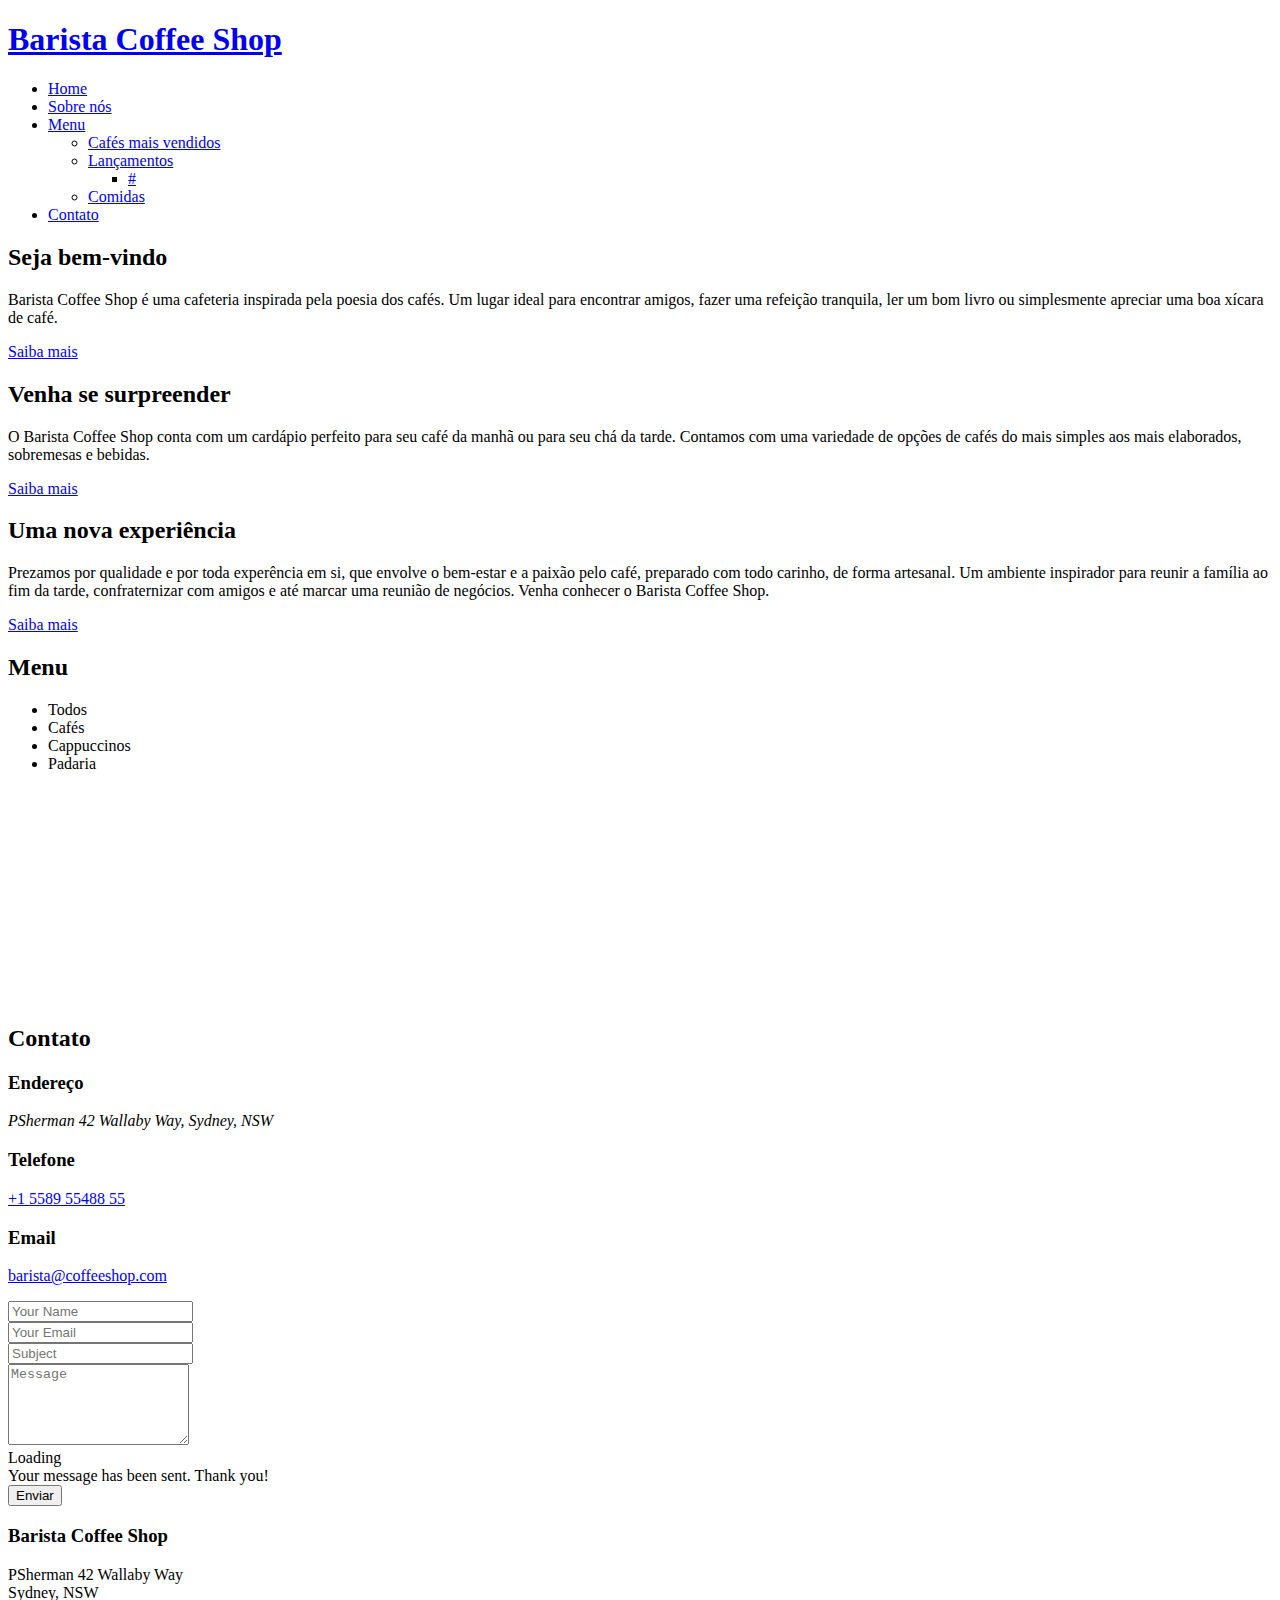
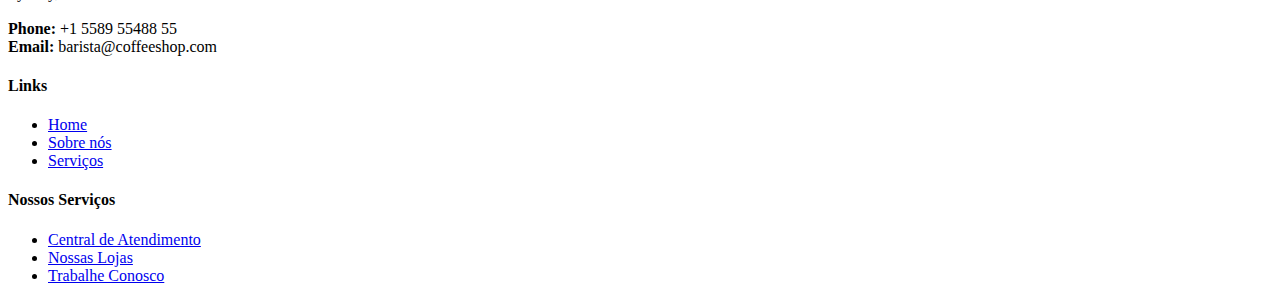
==== index.html @ 4ab95dc5 "Primeiro commit" ====
<!DOCTYPE html>
<html lang="pt-br">

<head>
  <meta charset="utf-8">
  <meta content="width=device-width, initial-scale=1.0" name="viewport">

  <title>Barista Coffee Shop - Index</title>
  <meta content="" name="description">
  <meta content="" name="keywords">

    <!-- Google Fonts -->
  <link href="https://fonts.googleapis.com/css?family=Open+Sans:300,300i,400,400i,600,600i,700,700i|Roboto:300,300i,400,400i,500,500i,600,600i,700,700i|Poppins:300,300i,400,400i,500,500i,600,600i,700,700i" rel="stylesheet">

  <!-- Vendor CSS Files -->
  <link href="assets/vendor/animate.css/animate.min.css" rel="stylesheet">
  <link href="assets/vendor/bootstrap/css/bootstrap.min.css" rel="stylesheet">
  <link href="assets/vendor/bootstrap-icons/bootstrap-icons.css" rel="stylesheet">
  <link href="assets/vendor/boxicons/css/boxicons.min.css" rel="stylesheet">
  <link href="assets/vendor/glightbox/css/glightbox.min.css" rel="stylesheet">
  <link href="assets/vendor/swiper/swiper-bundle.min.css" rel="stylesheet">

  <!-- Template Main CSS File -->
  <link href="assets/css/style.css" rel="stylesheet">

</head>

<body>

  <!-- ======= Header ======= -->
  <header id="header" class="fixed-top d-flex align-items-center">
    <div class="container d-flex align-items-center justify-content-between">

      <h1 class="logo"><img src="assets/imagens/coffeelogo.png" alt=""><a href="index.html">Barista Coffee Shop</a></h1>
      

      <nav id="navbar" class="navbar">
        <ul>
          <li><a class="nav-link scrollto active" href="index.html">Home</a></li>
          <li><a class="nav-link scrollto" href="#about">Sobre nós</a></li>
          <li class="dropdown"><a href="#"><span>Menu</span> <i class="bi bi-chevron-down"></i></a>
            <ul>
              <li><a href="receitas.html">Cafés mais vendidos</a></li>
              <li class="dropdown"><a href="#"><span>Lançamentos</span> <i class="bi bi-chevron-right"></i></a>
                <ul>
                  <li><a href="#">#</a></li>

                </ul>
              </li>
              <li><a href="comidas.html">Comidas</a></li>
            </ul>
          </li>
          <li><a class="nav-link scrollto" href="#contact">Contato</a></li>
        </ul>
        <i class="bi bi-list mobile-nav-toggle"></i>
      </nav><!-- .navbar -->

    </div>
  </header><!-- End Header -->

  <!-- ======= Hero Section ======= -->
  <section id="hero">
    <div class="hero-container">
      <div id="heroCarousel" data-bs-interval="5000" class="carousel slide carousel-fade" data-bs-ride="carousel">

        <ol class="carousel-indicators" id="hero-carousel-indicators"></ol>

        <div class="carousel-inner" role="listbox">

          <!-- Slide 1 -->
          <div class="carousel-item active" style="background-image: url(assets/imagens/coffee\ shop.jpg);">
            <div class="carousel-container">
              <div class="carousel-content">
                <h2 class="animate__animated animate__fadeInDown">Seja bem-vindo</h2>
                <p class="animate__animated animate__fadeInUp">Barista Coffee Shop é uma cafeteria inspirada pela poesia dos cafés. Um lugar ideal para encontrar amigos, fazer  uma refeição tranquila, ler um bom livro ou simplesmente apreciar uma boa xícara de café.</p>
                <div>
                  <a href="#about" class="btn-get-started animate__animated animate__fadeInUp scrollto">Saiba mais</a>
                </div>
              </div>
            </div>
          </div>

          <!-- Slide 2 -->
          <div class="carousel-item" style="background-image: url(assets/imagens/coffee\ shop2.jpg);">
            <div class="carousel-container">
              <div class="carousel-content">
                <h2 class="animate__animated animate__fadeInDown">Venha se surpreender</h2>
                <p class="animate__animated animate__fadeInUp">O Barista Coffee Shop conta com um cardápio perfeito para seu café da manhã ou para seu chá da tarde. Contamos com uma variedade de opções de cafés do mais simples aos mais elaborados, sobremesas e bebidas.</p>
                <div>
                  <a href="#about" class="btn-get-started animate__animated animate__fadeInUp scrollto">Saiba mais</a>
                </div>
              </div>
            </div>
          </div>

          <!-- Slide 3 -->
          <div class="carousel-item" style="background-image: url(assets/imagens/coffee\ shop3.jpg);">
            <div class="carousel-container">
              <div class="carousel-content">
                <h2 class="animate__animated animate__fadeInDown">Uma nova experiência</h2>
                <p class="animate__animated animate__fadeInUp">Prezamos por qualidade e por toda experência em si, que envolve o bem-estar e a paixão pelo café, preparado com todo carinho, de forma artesanal. Um ambiente inspirador para reunir a família ao fim da tarde, confraternizar com amigos e até marcar uma reunião de negócios. Venha conhecer o Barista Coffee Shop.</p>
                <div>
                  <a href="#about" class="btn-get-started animate__animated animate__fadeInUp scrollto">Saiba mais</a>
                </div>
              </div>
            </div>
          </div>

        </div>

        <a class="carousel-control-prev" href="#heroCarousel" role="button" data-bs-slide="prev">
          <span class="carousel-control-prev-icon bi bi-chevron-left" aria-hidden="true"></span>
        </a>

        <a class="carousel-control-next" href="#heroCarousel" role="button" data-bs-slide="next">
          <span class="carousel-control-next-icon bi bi-chevron-right" aria-hidden="true"></span>
        </a>

      </div>
    </div>
  </section><!-- End Hero -->

  <main id="main">


      <!-- ======= Portfolio Section ======= -->
    <section id="portfolio" class="portfolio">
      <div class="container">

        <div class="section-title">
          <h2>Menu</h2> 
        </div>

        <div class="row">
          <div class="col-lg-12 d-flex justify-content-center">
            <ul id="portfolio-flters">
              <li data-filter="*" class="filter-active">Todos</li>
              <li data-filter=".filter-app">Cafés</li>
              <li data-filter=".filter-card">Cappuccinos</li>
              <li data-filter=".filter-web">Padaria</li>
            </ul>
          </div>
        </div>

        <div class="row portfolio-container">

          <div class="col-lg-4 col-md-6 portfolio-item filter-app">
            <div class="portfolio-wrap">
            <img src="assets/imagens/coffee1.jpg" class="img-fluid" alt="">
              <div class="portfolio-info">
                <h4></h4>
                <p></p>
              </div>
            </div>
          </div>

          <div class="col-lg-4 col-md-6 portfolio-item filter-web">
            <div class="portfolio-wrap">
              <img src="assets/imagens/food2.jpg" class="img-fluid" alt="">
              <div class="portfolio-info">
              <h4></h4>
                <p></p>
                
              </div>
            </div>
          </div>

          <div class="col-lg-4 col-md-6 portfolio-item filter-app">
            <div class="portfolio-wrap">
              <img src="assets/imagens/coffee2.jpg" class="img-fluid" alt="">
              <div class="portfolio-info">
                <h4></h4>
                <p></p>
                
              </div>
            </div>
          </div>

          <div class="col-lg-4 col-md-6 portfolio-item filter-card">
            <div class="portfolio-wrap">
              <img src="assets/imagens/capuccino1.jpg" class="img-fluid" alt="">
              <div class="portfolio-info">
                <h4></h4>
                <p></p>
               
              </div>
            </div>
          </div>


          <div class="col-lg-4 col-md-6 portfolio-item filter-card">
            <div class="portfolio-wrap">
              <img src="assets/imagens/cappucino2.jpg" class="img-fluid" alt="">
              <div class="portfolio-info">
                <h4></h4>
                <p></p>
               
              </div>
            </div>
          </div>

          <div class="col-lg-4 col-md-6 portfolio-item filter-web">
            <div class="portfolio-wrap">
              <img src="assets/imagens/food5.jpg" class="img-fluid" alt="">
              <div class="portfolio-info">
                <h4></h4>
                <p></p>
              </div>
            </div>
          </div>

        </div>

      </div>
    </section><!-- End Portfolio Section -->

    <!-- ======= Contact Section ======= -->
    <section id="contact" class="contact">
      <div class="container">

        <div class="section-title">
          <h2>Contato</h2>         
        </div>

        <div class="row contact-info">

          <div class="col-md-4">
            <div class="contact-address">
              <i class="bi bi-geo-alt"></i>
              <h3>Endereço</h3>
              <address>PSherman 42 Wallaby Way, Sydney, NSW</address>
            </div>
          </div>

          <div class="col-md-4">
            <div class="contact-phone">
              <i class="bi bi-phone"></i>
              <h3>Telefone</h3>
              <p><a href="tel:+155895548855">+1 5589 55488 55</a></p>
            </div>
          </div>

          <div class="col-md-4">
            <div class="contact-email">
              <i class="bi bi-envelope"></i>
              <h3>Email</h3>
              <p><a href="mailto:info@example.com">barista@coffeeshop.com</a></p>
            </div>
          </div>

        </div>

        <div class="form">
          <form action="forms/contact.php" method="post" role="form" class="php-email-form">
            <div class="row">
              <div class="col-md-6 form-group">
                <input type="text" name="name" class="form-control" id="name" placeholder="Your Name" data-rule="minlen:4" data-msg="Please enter at least 4 chars">
              </div>
              <div class="col-md-6 form-group mt-3 mt-md-0">
                <input type="email" class="form-control" name="email" id="email" placeholder="Your Email" data-rule="email" data-msg="Please enter a valid email">
              </div>
            </div>
            <div class="form-group mt-3">
              <input type="text" class="form-control" name="subject" id="subject" placeholder="Subject" required>
            </div>
            <div class="form-group mt-3">
              <textarea class="form-control" name="message" rows="5" placeholder="Message" required></textarea>
            </div>
            <div class="my-3">
              <div class="loading">Loading</div>
              <div class="error-message"></div>
              <div class="sent-message">Your message has been sent. Thank you!</div>
            </div>
            <div class="text-center"><button type="submit">Enviar</button></div>
          </form>
        </div>

      </div>
    </section><!-- End Contact Section -->

  </main><!-- End #main -->

  <!-- ======= Footer ======= -->
  <footer id="footer">
    <div class="footer-top">
      <div class="container">
        <div class="row">

          <div class="col-lg-3 col-md-6">
            <div class="footer-info">
              <h3>Barista Coffee Shop</h3>
              <p>
                PSherman 42 Wallaby Way<br>
                Sydney, NSW<br><br>
                <strong>Phone:</strong> +1 5589 55488 55<br>
                <strong>Email:</strong> barista@coffeeshop.com<br>
              </p>
              <div class="social-links mt-3">
                <a href="#" class="twitter"><i class="bx bxl-twitter"></i></a>
                <a href="#" class="facebook"><i class="bx bxl-facebook"></i></a>
                <a href="#" class="instagram"><i class="bx bxl-instagram"></i></a>
                <a href="#" class="google-plus"><i class="bx bxl-skype"></i></a>
                <a href="#" class="linkedin"><i class="bx bxl-linkedin"></i></a>
              </div>
            </div>
          </div>

          <div class="col-lg-2 col-md-6 footer-links">
            <h4>Links</h4>
            <ul>
              <li><i class="bx bx-chevron-right"></i> <a href="#">Home</a></li>
              <li><i class="bx bx-chevron-right"></i> <a href="#">Sobre nós</a></li>
              <li><i class="bx bx-chevron-right"></i> <a href="#">Serviços</a></li>
            </ul>
          </div>

          <div class="col-lg-3 col-md-6 footer-links">
            <h4>Nossos Serviços</h4>
            <ul>
              <li><i class="bx bx-chevron-right"></i> <a href="#">Central de Atendimento</a></li>
              <li><i class="bx bx-chevron-right"></i> <a href="#">Nossas Lojas</a></li>
              <li><i class="bx bx-chevron-right"></i> <a href="#">Trabalhe Conosco</a></li>
            </ul>
          </div>



          </div>

        </div>
      </div>
    </div>

  </footer><!-- End Footer -->

  <a href="#" class="back-to-top d-flex align-items-center justify-content-center"><i class="bi bi-arrow-up-short"></i></a>

  <!-- Vendor JS Files -->
  <script src="assets/vendor/purecounter/purecounter.js"></script>
  <script src="assets/vendor/bootstrap/js/bootstrap.bundle.min.js"></script>
  <script src="assets/vendor/glightbox/js/glightbox.min.js"></script>
  <script src="assets/vendor/isotope-layout/isotope.pkgd.min.js"></script>
  <script src="assets/vendor/swiper/swiper-bundle.min.js"></script>
  <script src="assets/vendor/php-email-form/validate.js"></script>

  <!-- Template Main JS File -->
  <script src="assets/js/main.js"></script>

</body>

</html>
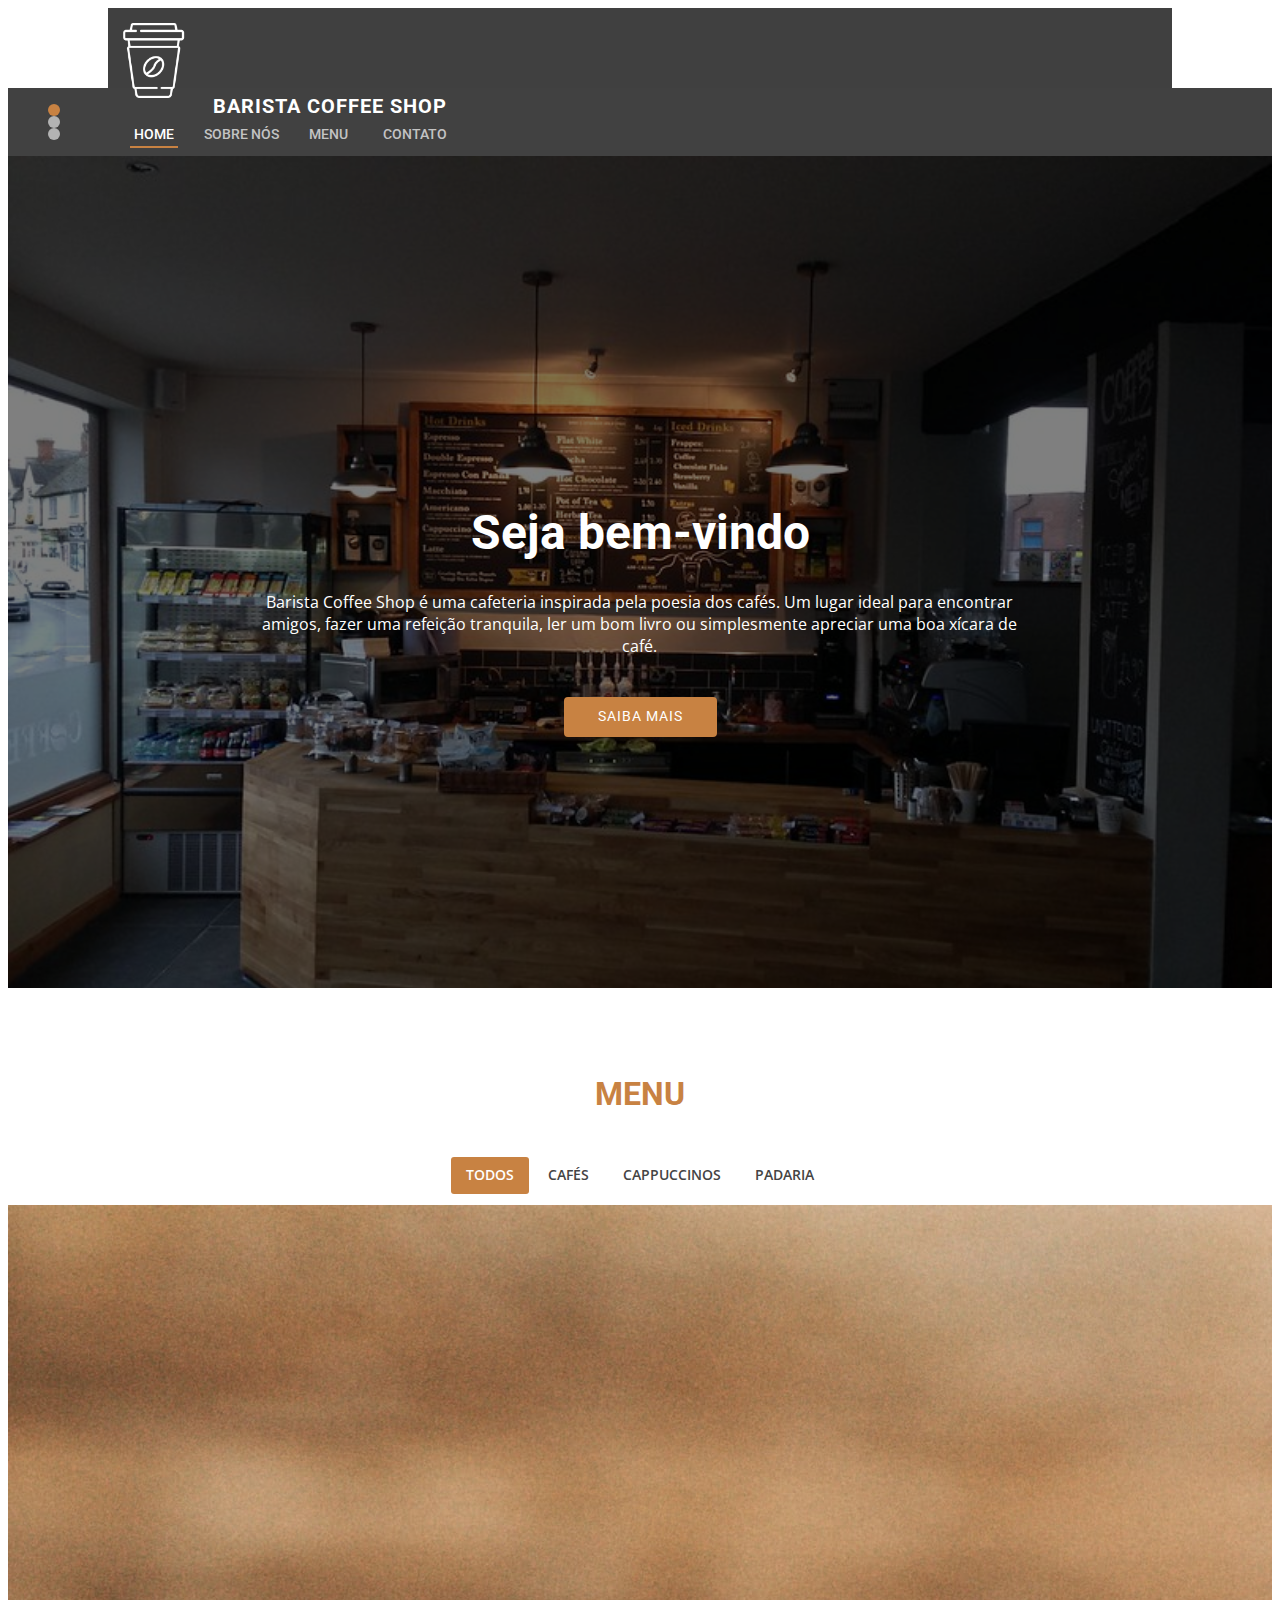
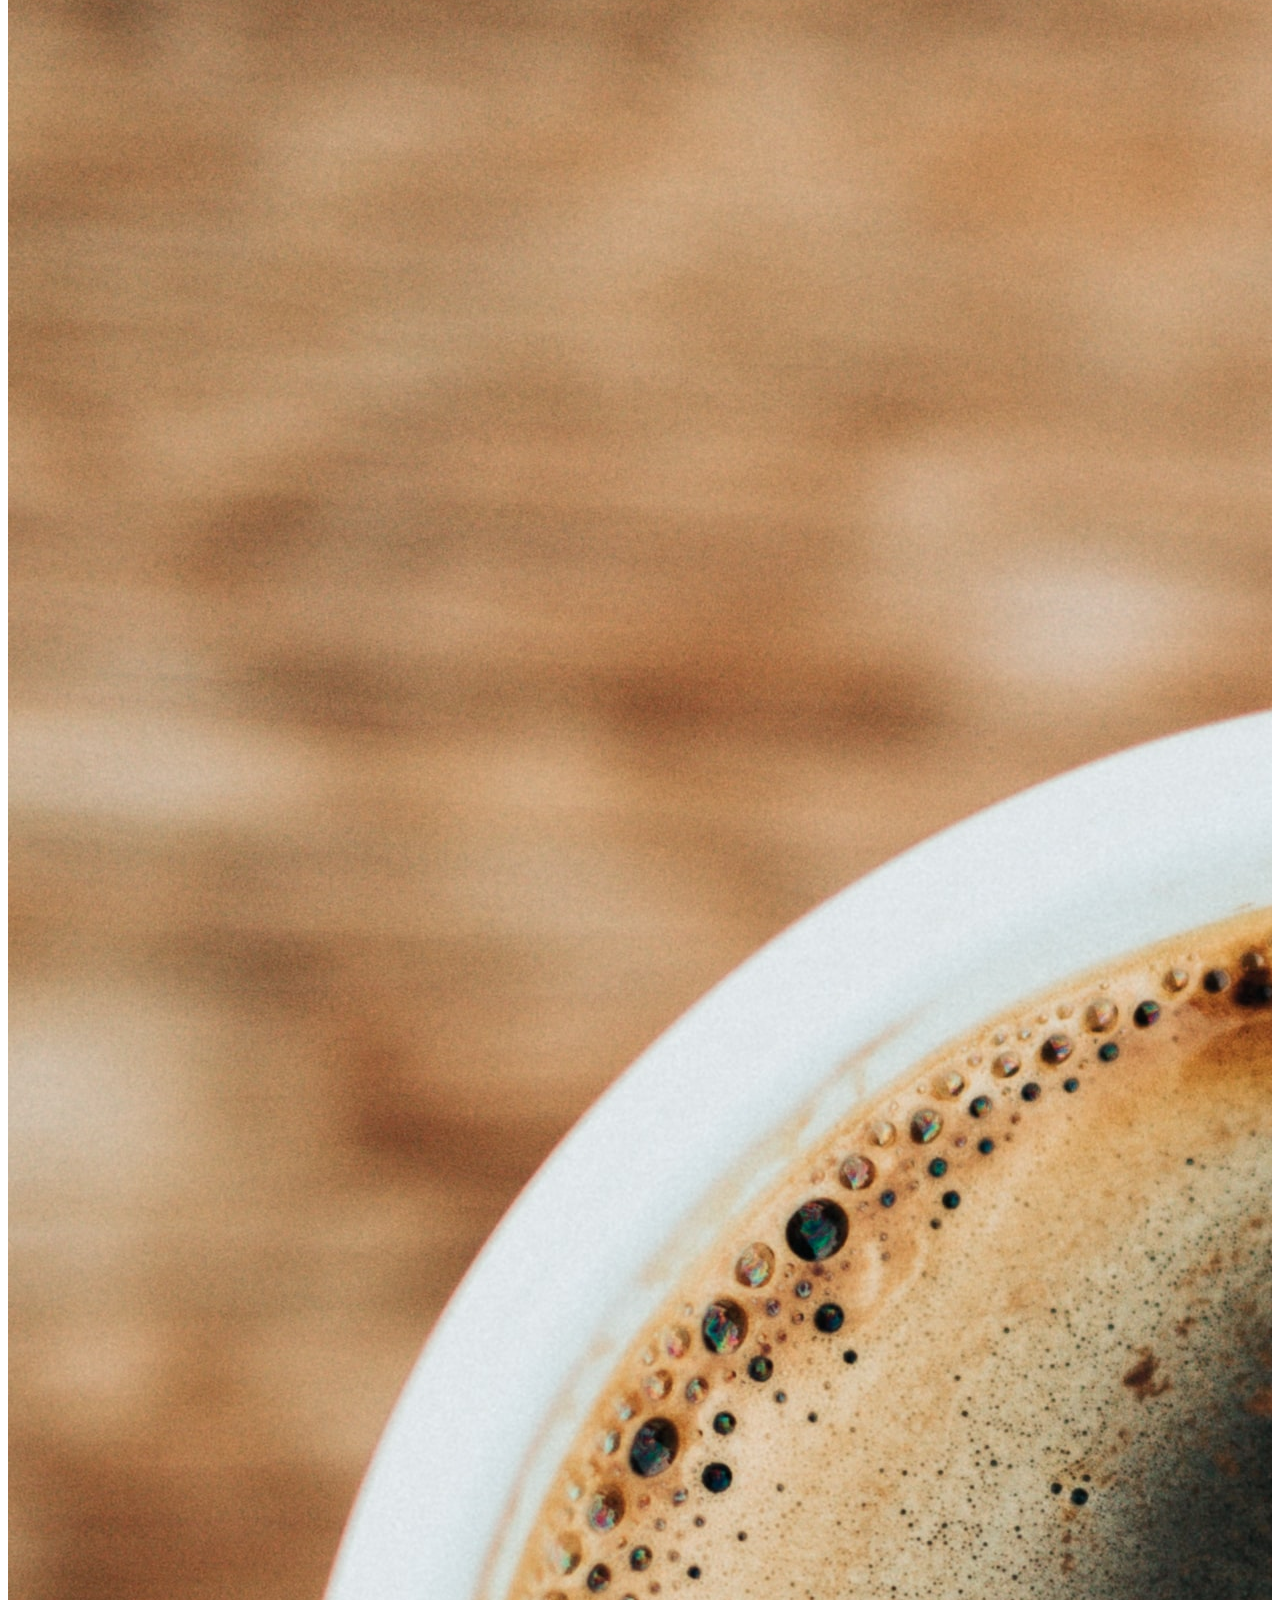
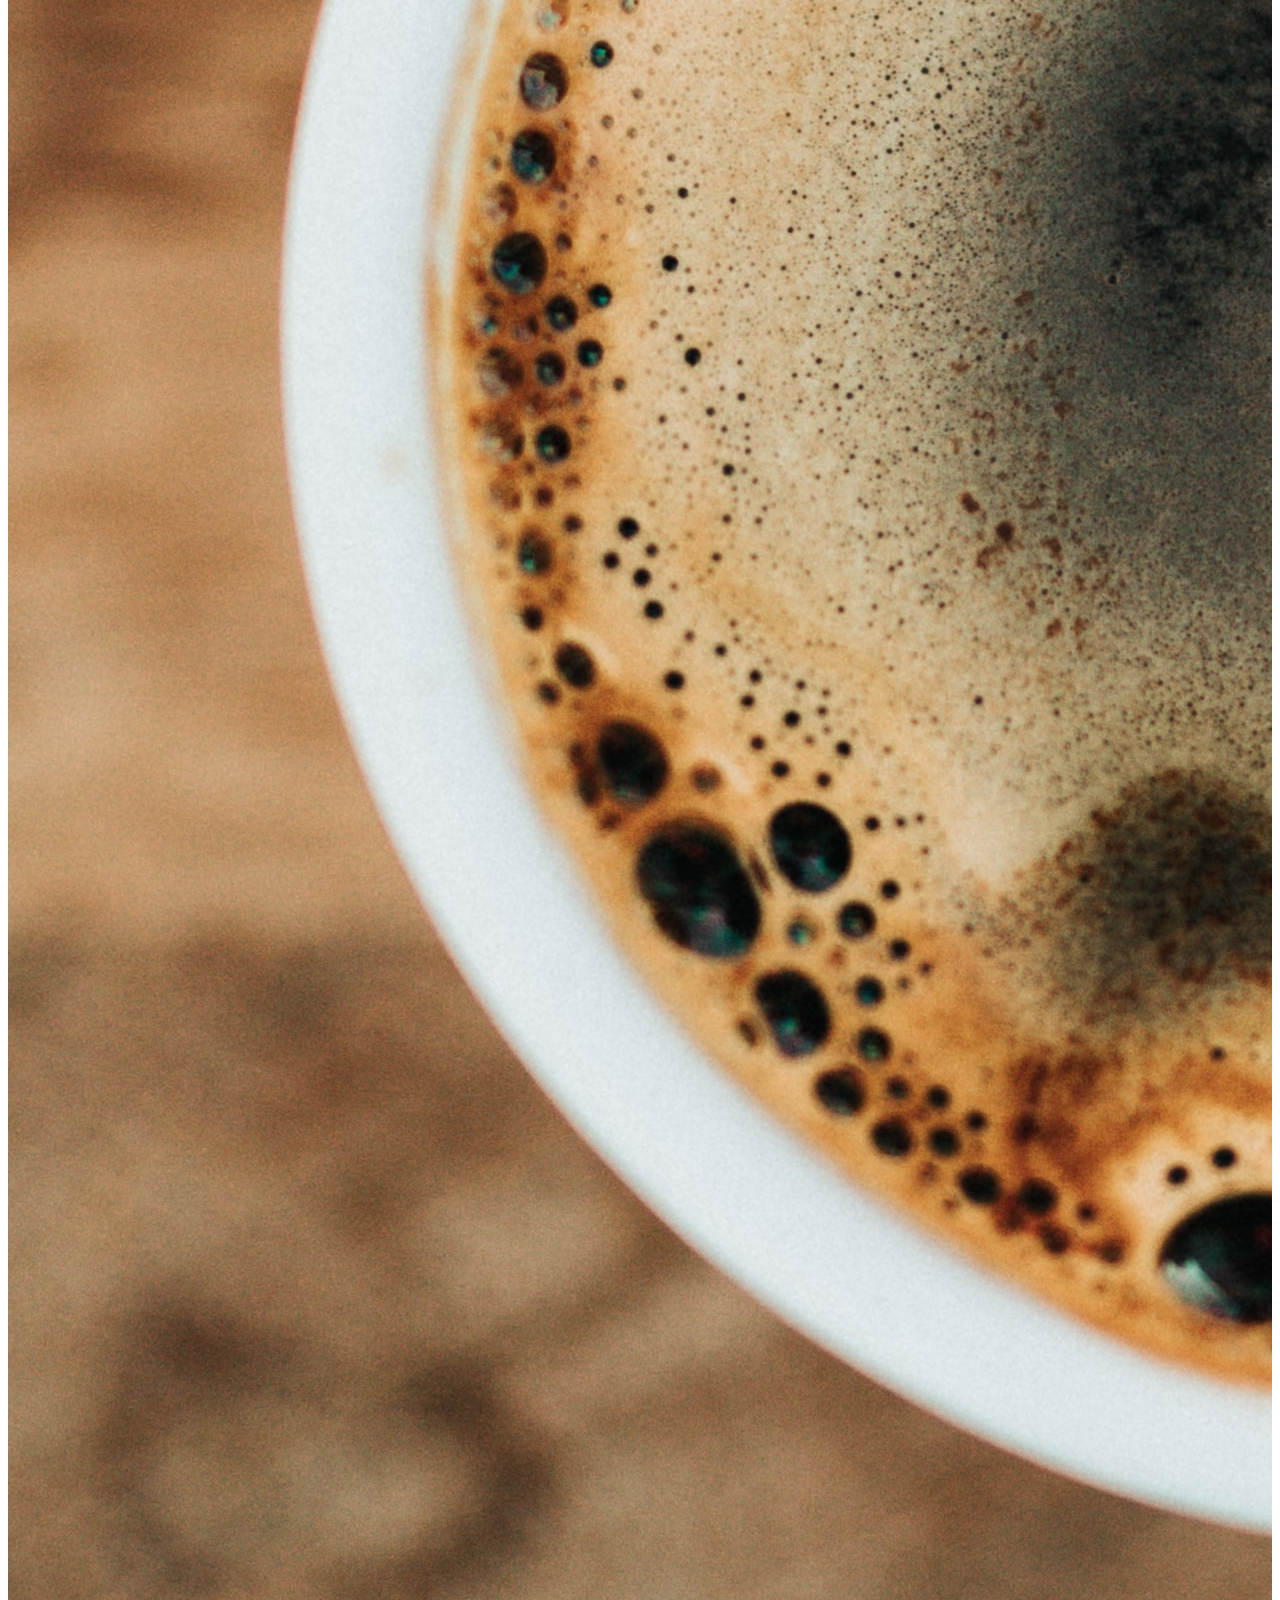
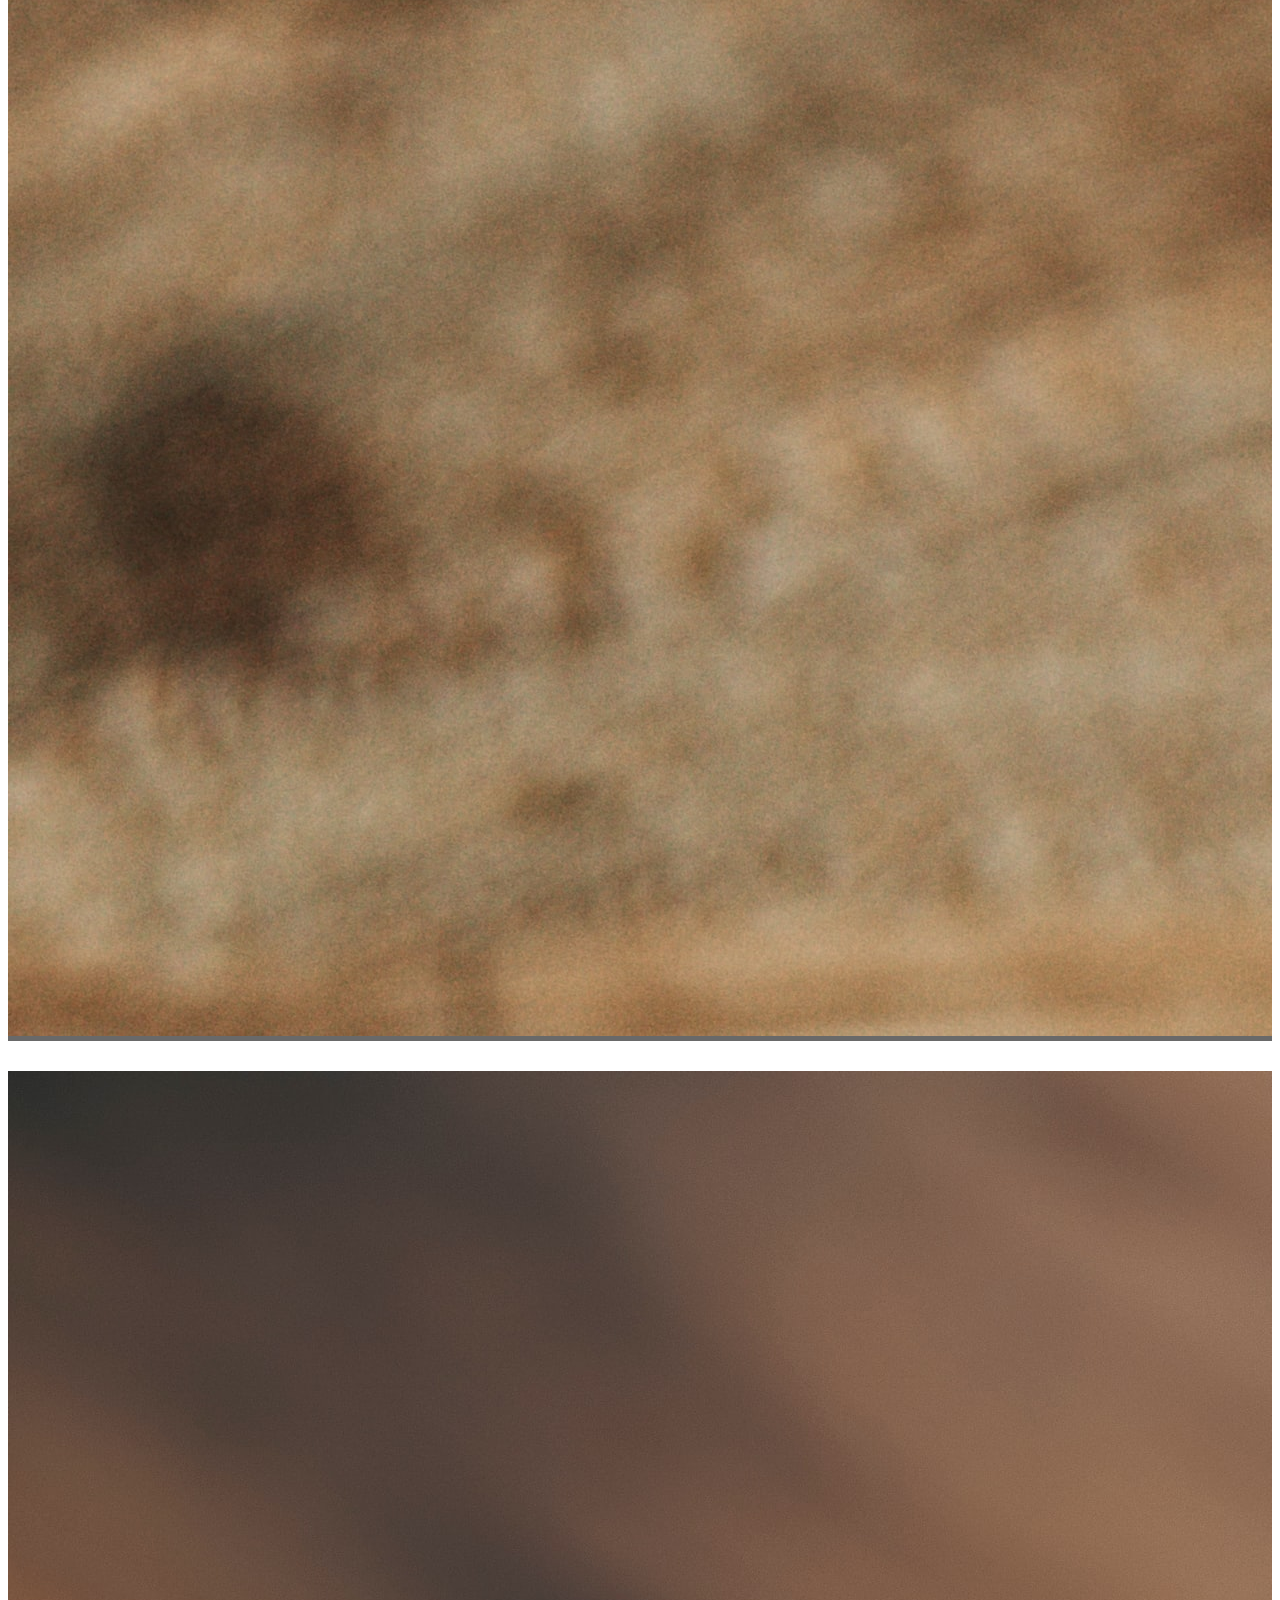
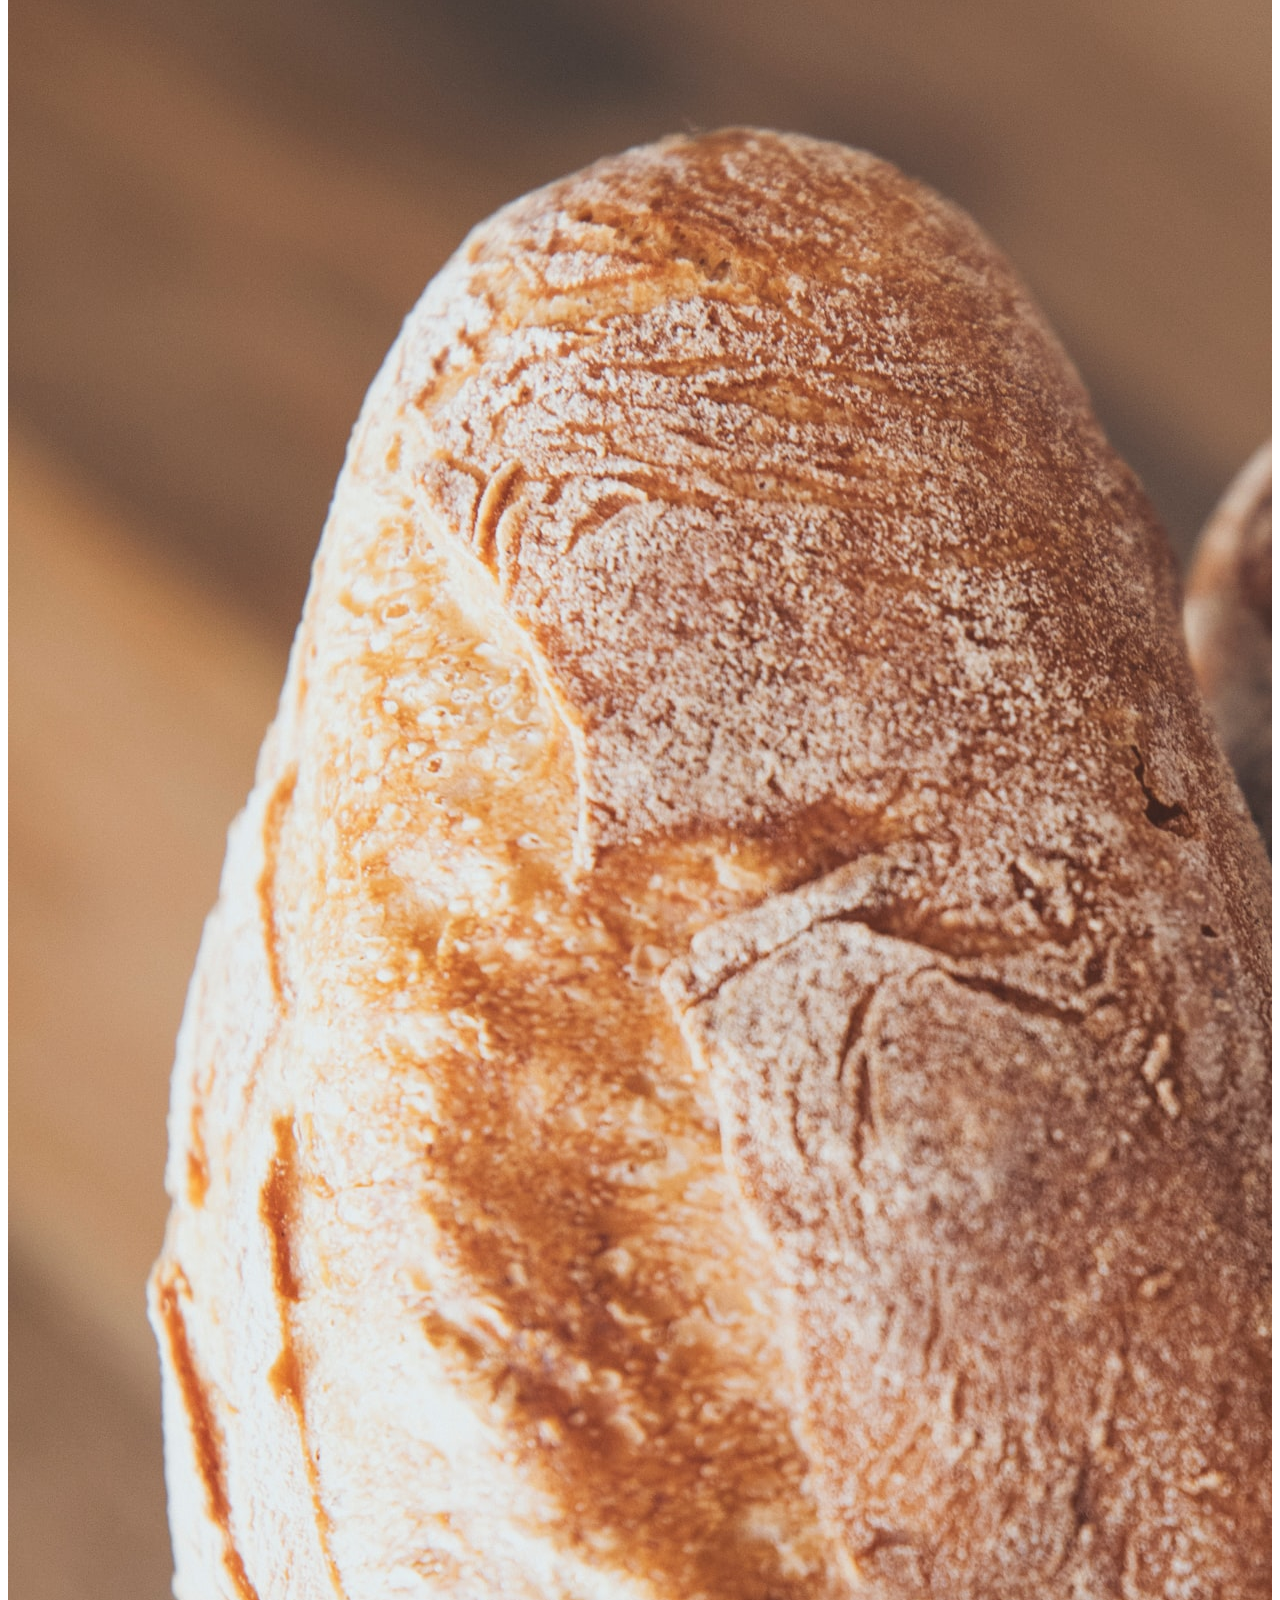
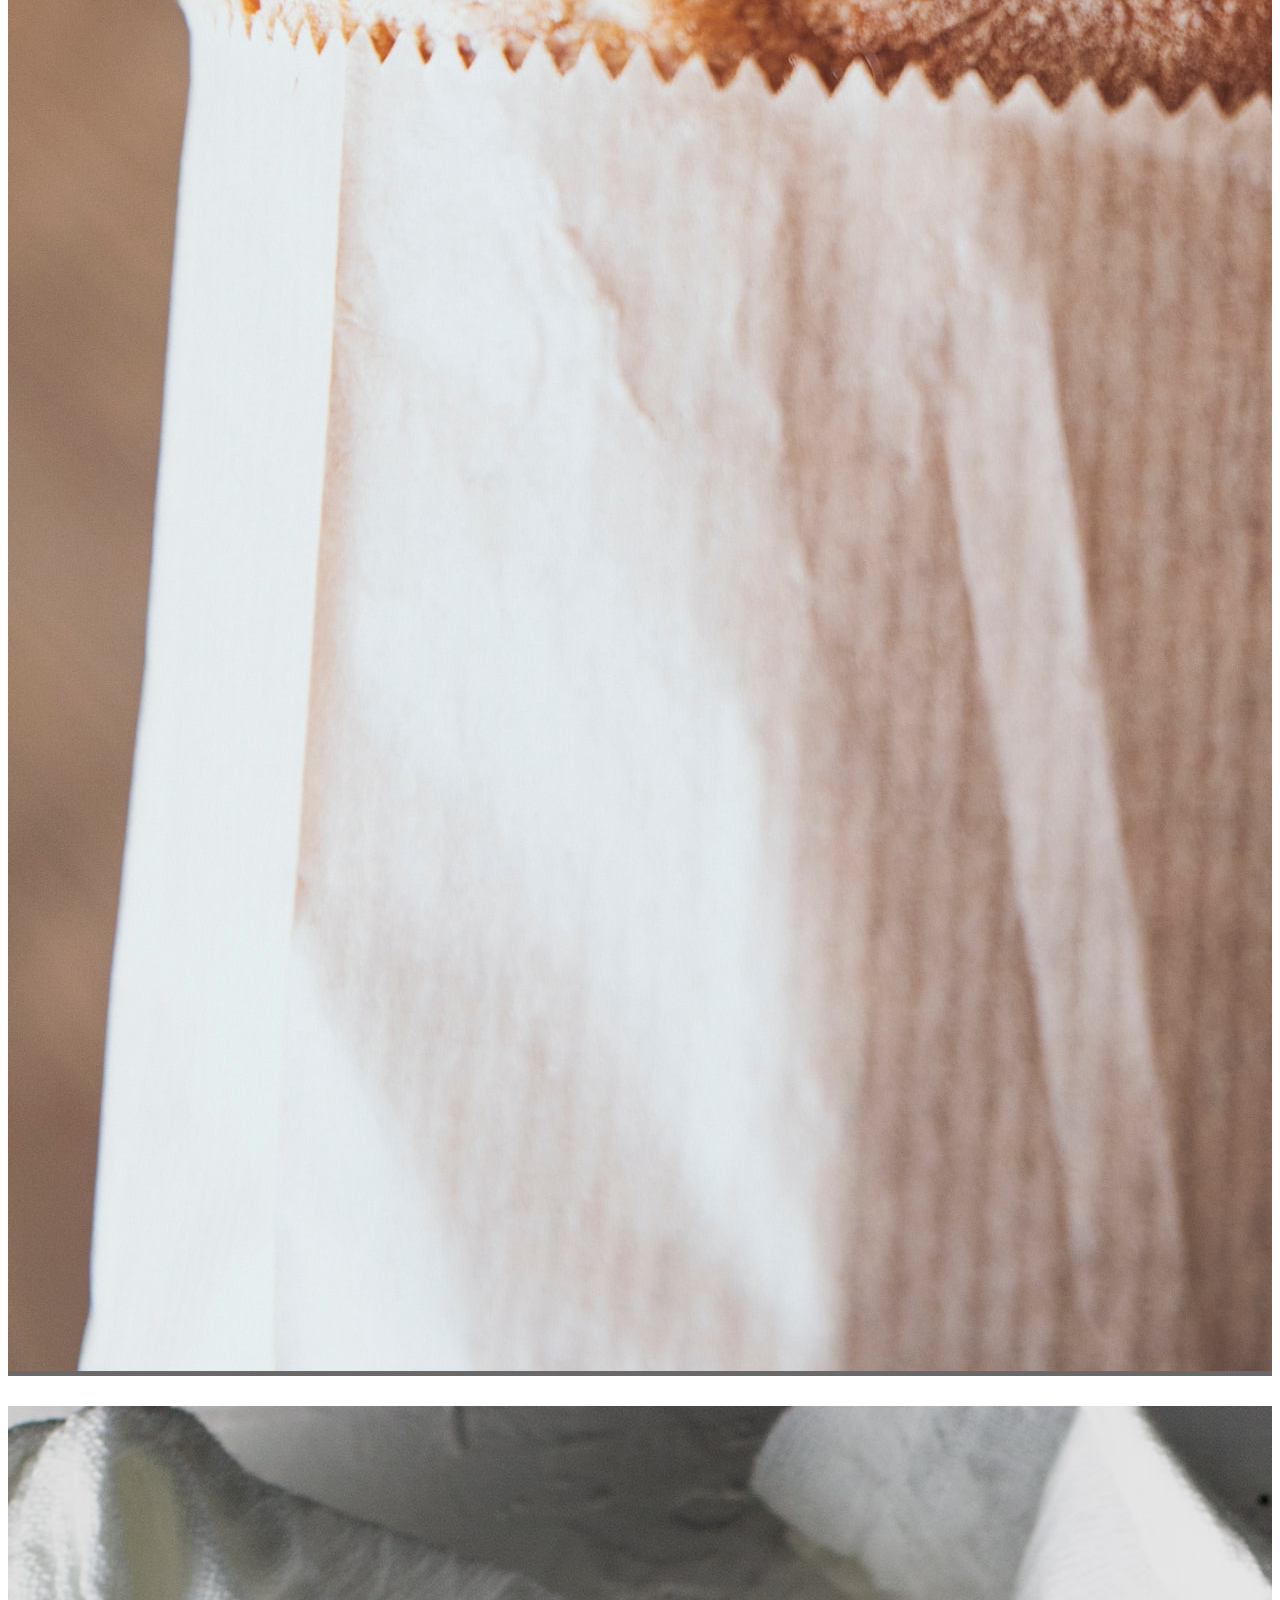
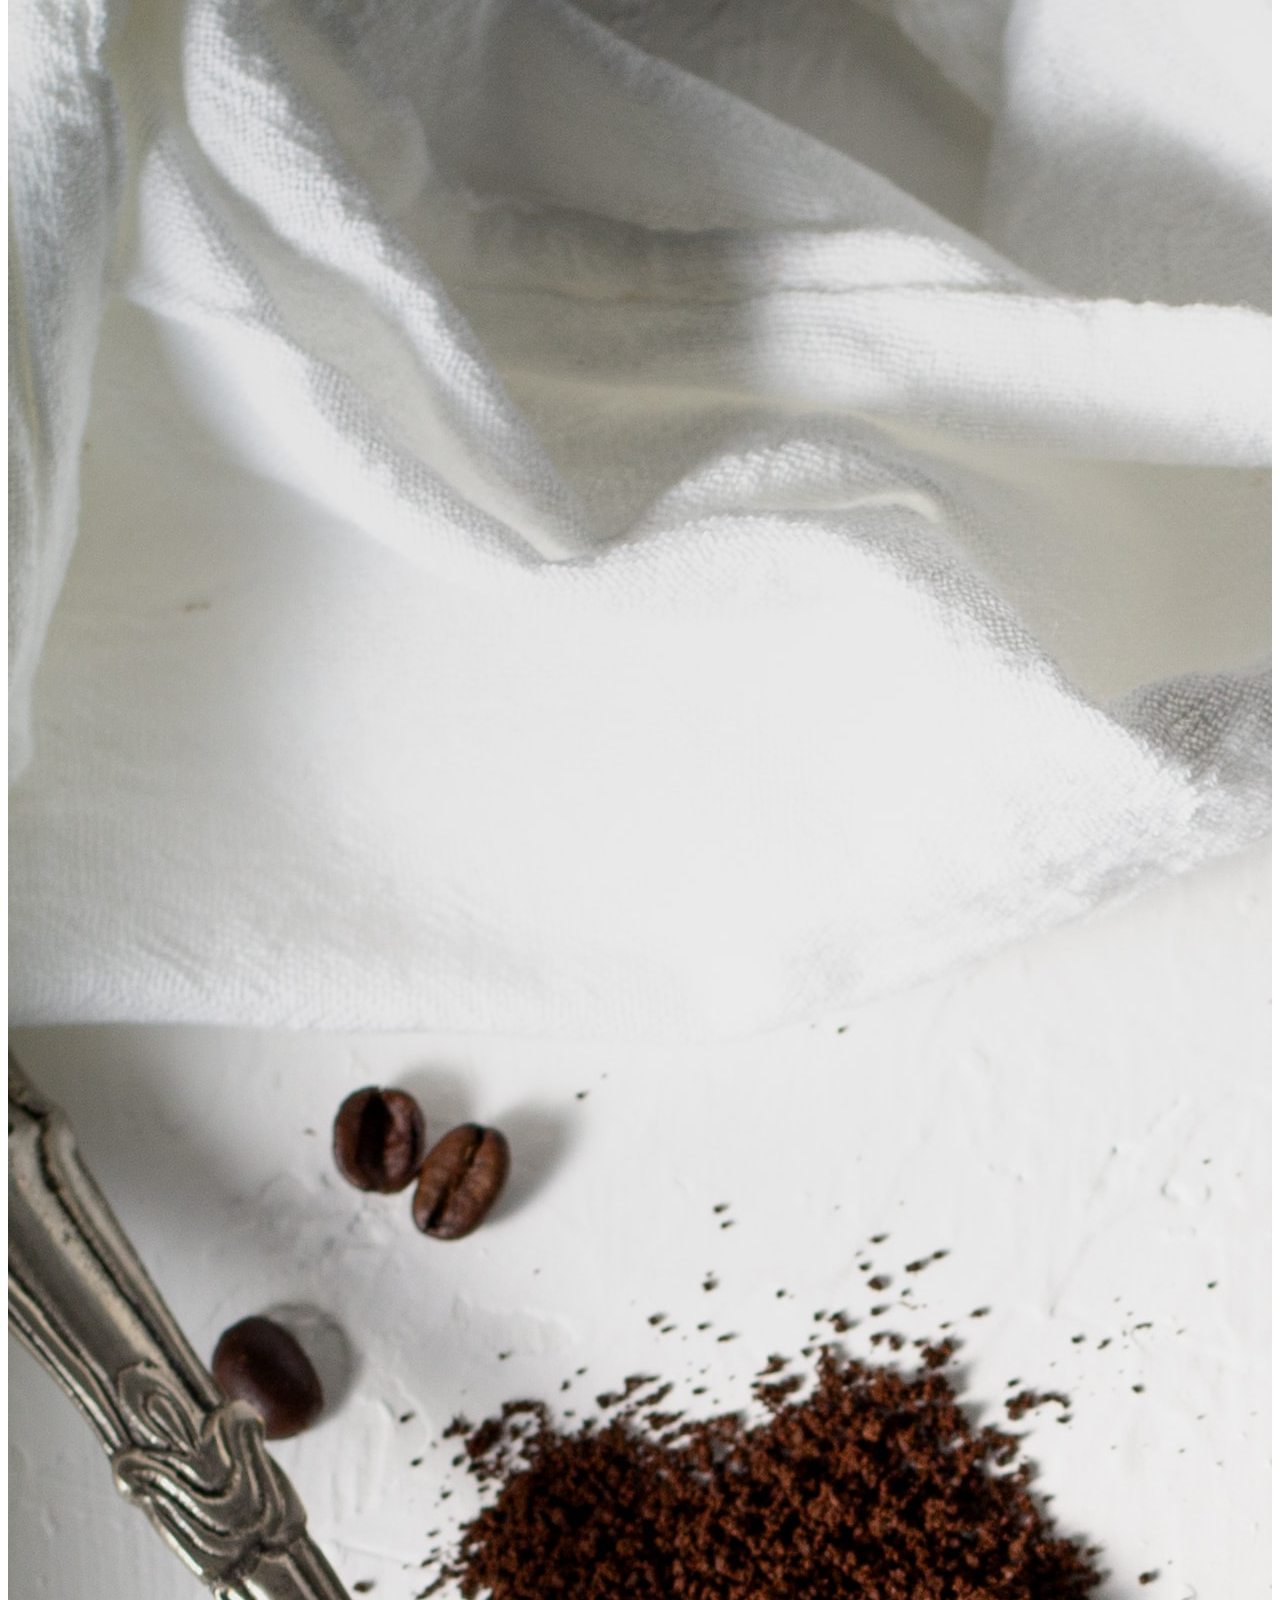
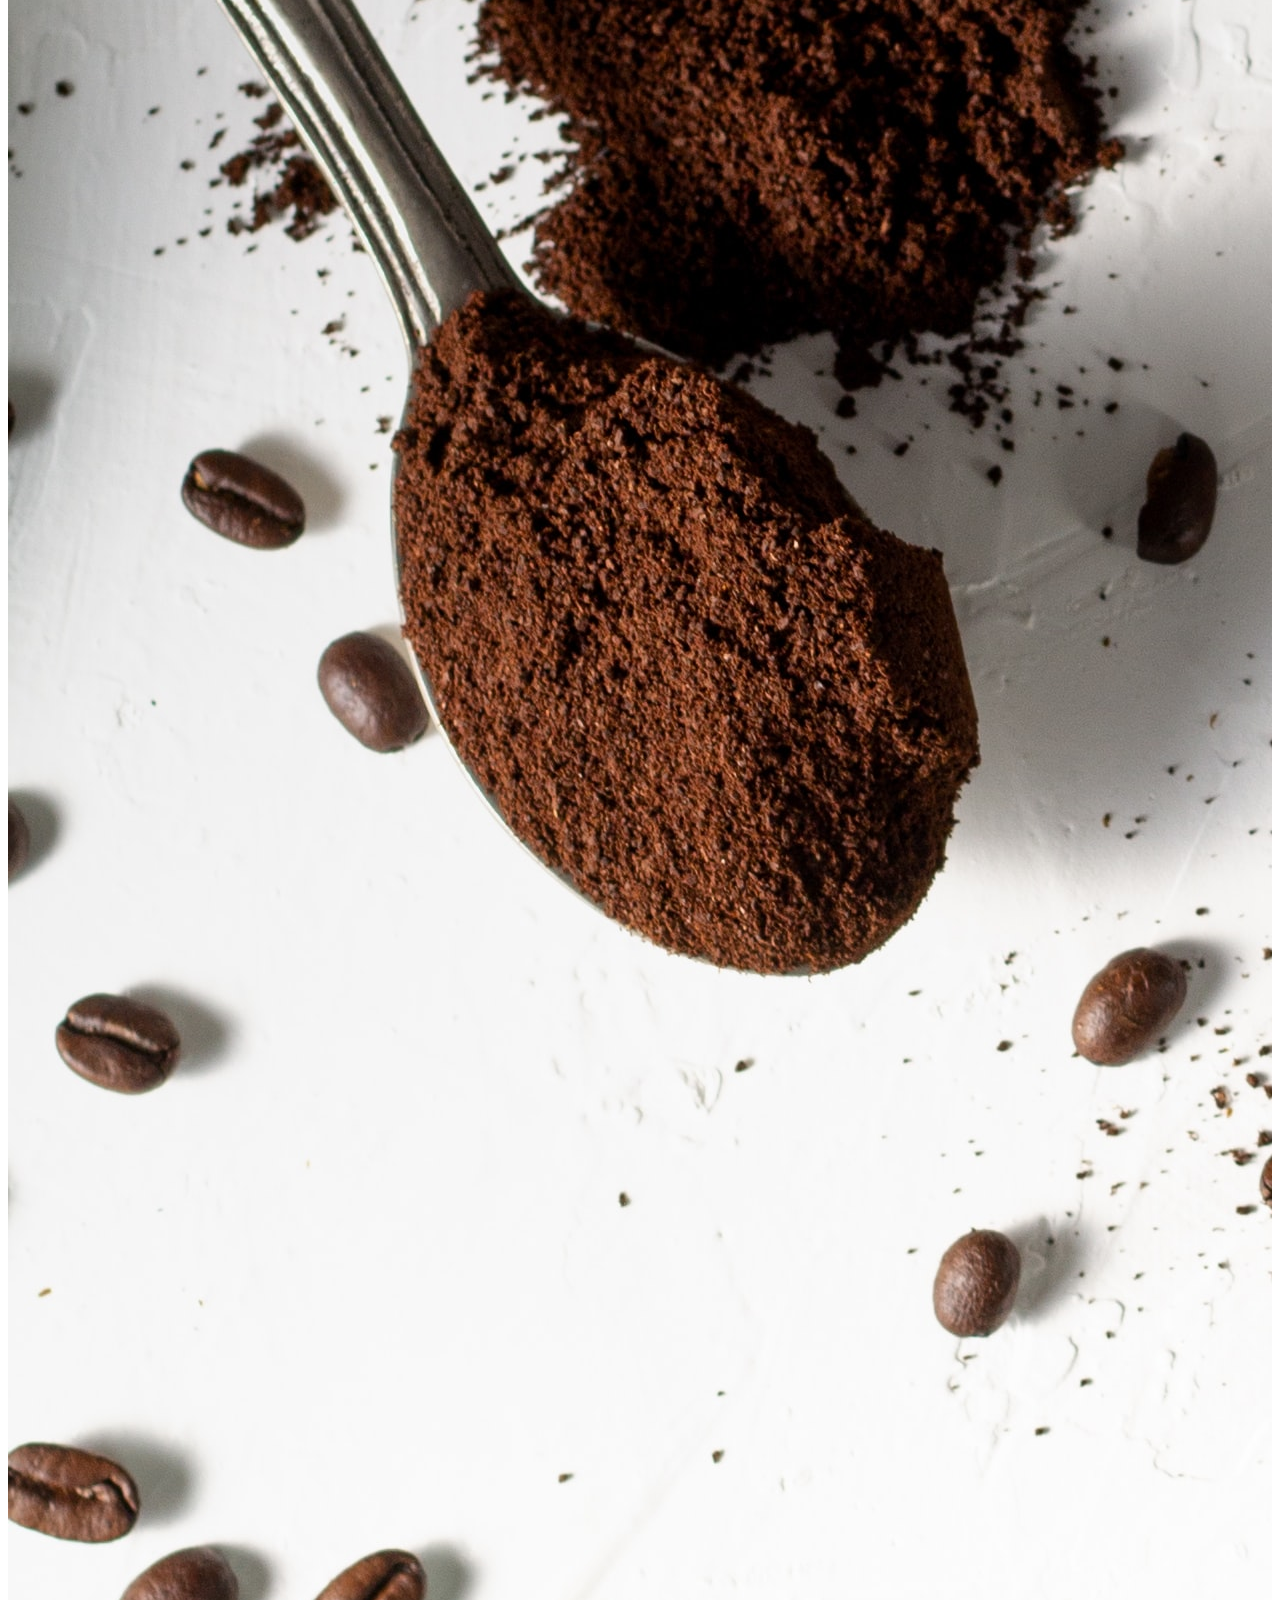
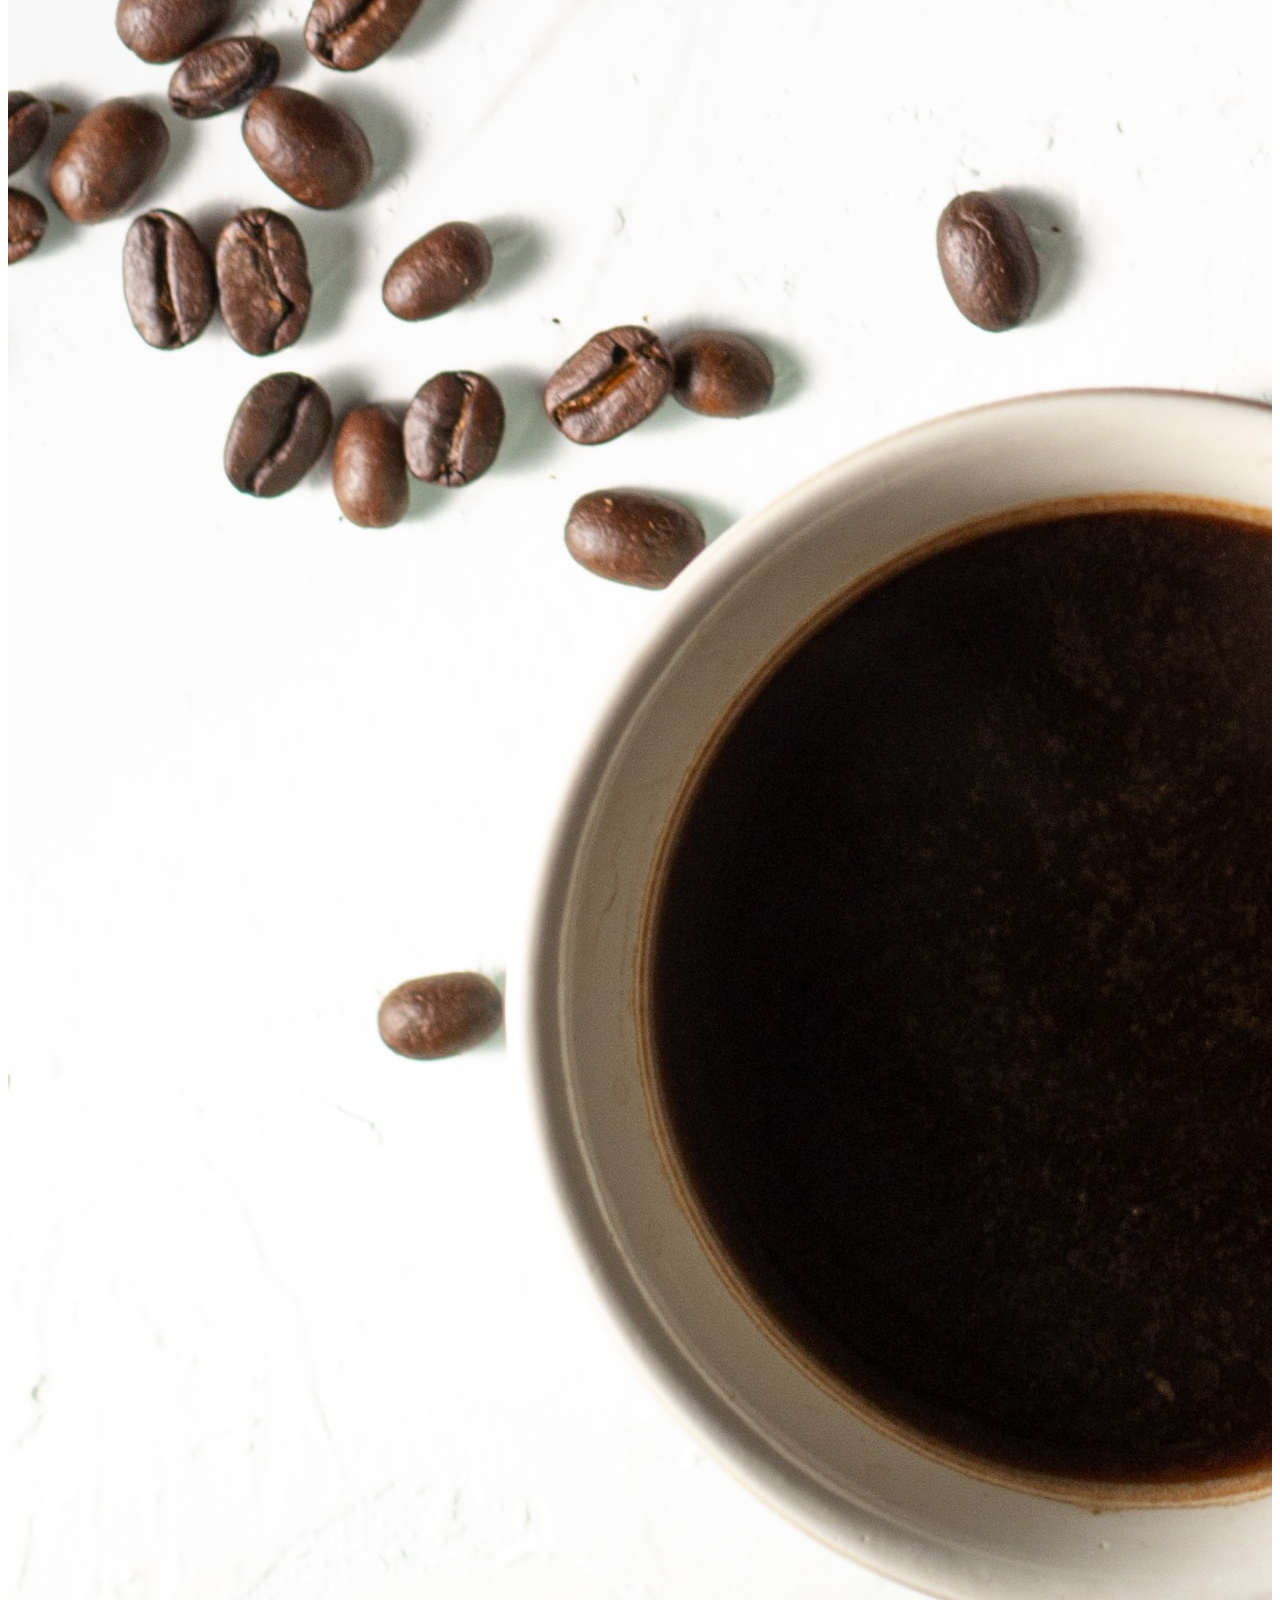
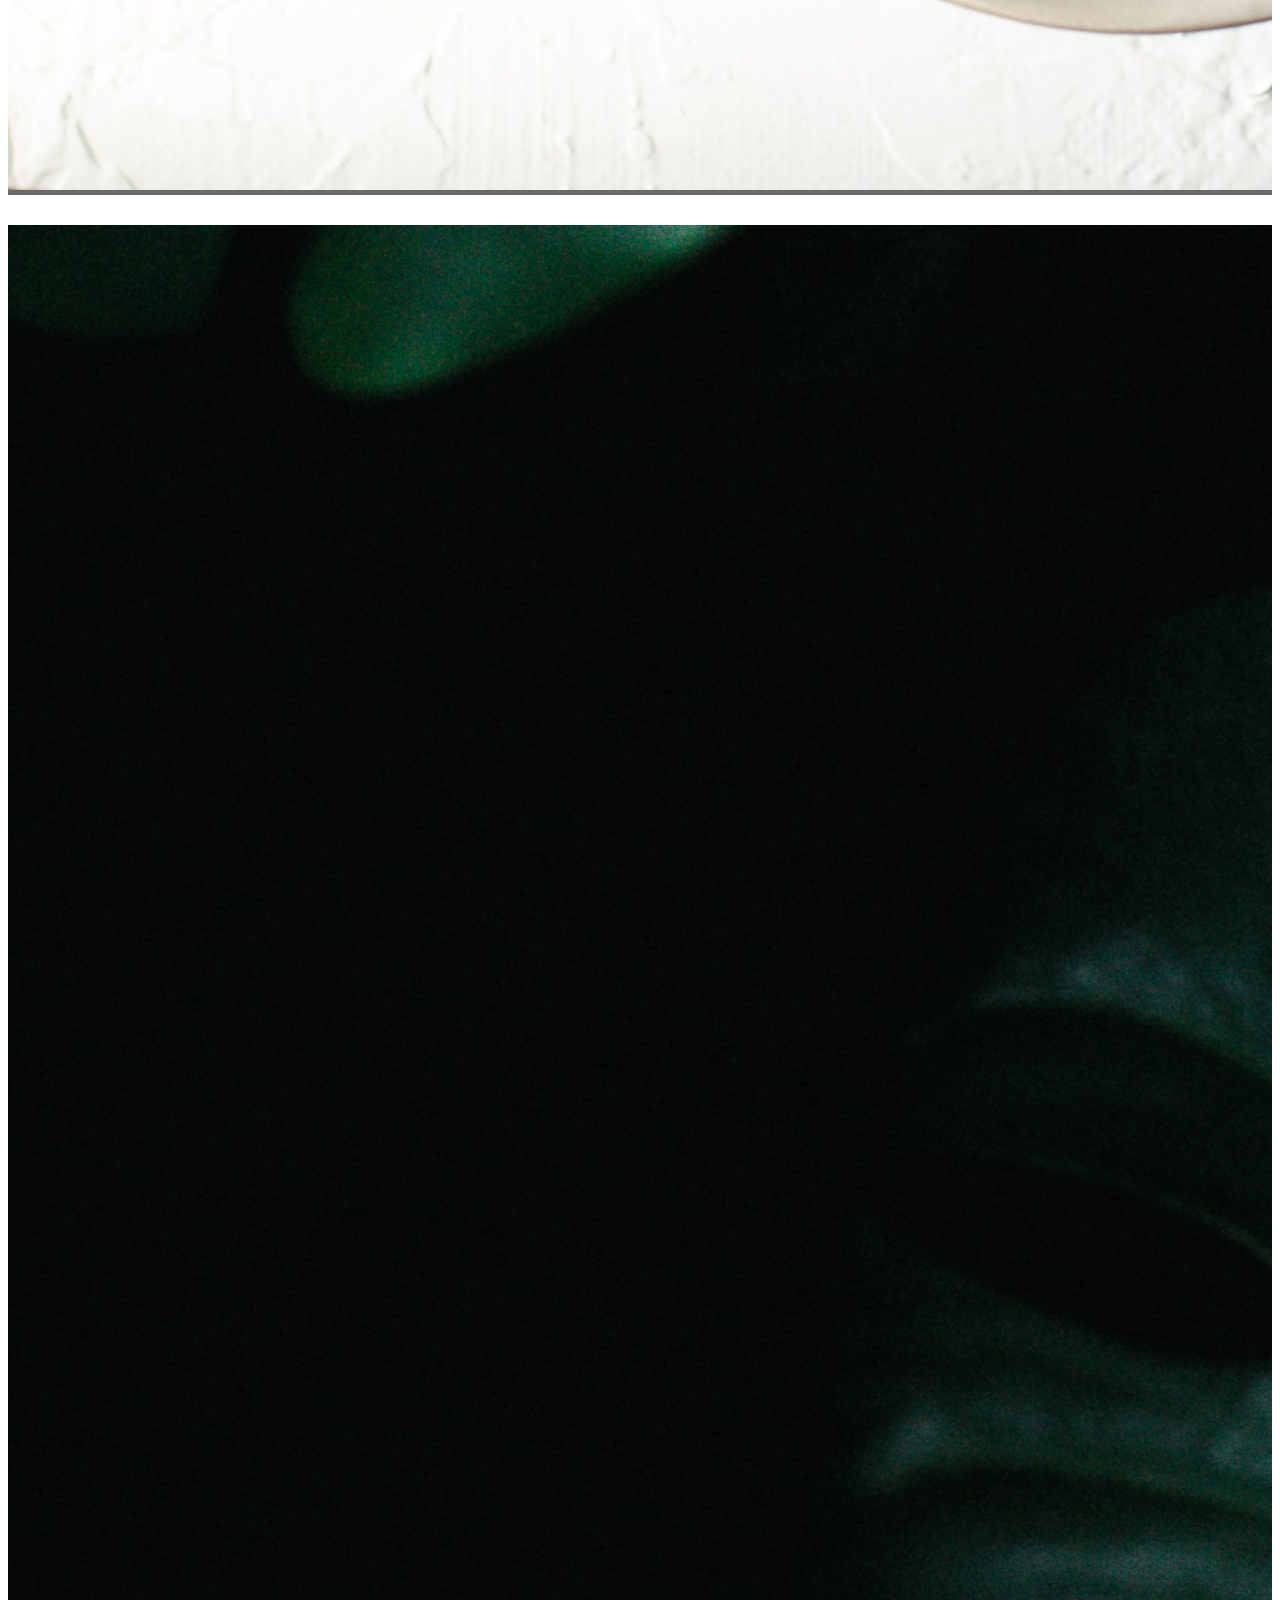
==== commit d032745c: "Commit para alterações" ====
--- a/index.html
+++ b/index.html
@@ -21,7 +21,7 @@
   <link href="assets/vendor/swiper/swiper-bundle.min.css" rel="stylesheet">
 
   <!-- Template Main CSS File -->
-  <link href="assets/css/style.css" rel="stylesheet">
+  <link href="style.css" rel="stylesheet">
 
 </head>
 
@@ -31,7 +31,7 @@
   <header id="header" class="fixed-top d-flex align-items-center">
     <div class="container d-flex align-items-center justify-content-between">
 
-      <h1 class="logo"><img src="assets/imagens/coffeelogo.png" alt=""><a href="index.html">Barista Coffee Shop</a></h1>
+      <h1 class="logo"><img src="coffeelogo.png" alt=""><a href="index.html">Barista Coffee Shop</a></h1>
       
 
       <nav id="navbar" class="navbar">
@@ -68,7 +68,7 @@
         <div class="carousel-inner" role="listbox">
 
           <!-- Slide 1 -->
-          <div class="carousel-item active" style="background-image: url(assets/imagens/coffee\ shop.jpg);">
+          <div class="carousel-item active" style="background-image: url(coffee\ shop.jpg);">
             <div class="carousel-container">
               <div class="carousel-content">
                 <h2 class="animate__animated animate__fadeInDown">Seja bem-vindo</h2>
@@ -81,7 +81,7 @@
           </div>
 
           <!-- Slide 2 -->
-          <div class="carousel-item" style="background-image: url(assets/imagens/coffee\ shop2.jpg);">
+          <div class="carousel-item" style="background-image: url(coffee\ shop2.jpg);">
             <div class="carousel-container">
               <div class="carousel-content">
                 <h2 class="animate__animated animate__fadeInDown">Venha se surpreender</h2>
@@ -94,7 +94,7 @@
           </div>
 
           <!-- Slide 3 -->
-          <div class="carousel-item" style="background-image: url(assets/imagens/coffee\ shop3.jpg);">
+          <div class="carousel-item" style="background-image: url(coffee\ shop3.jpg);">
             <div class="carousel-container">
               <div class="carousel-content">
                 <h2 class="animate__animated animate__fadeInDown">Uma nova experiência</h2>
@@ -146,7 +146,7 @@
 
           <div class="col-lg-4 col-md-6 portfolio-item filter-app">
             <div class="portfolio-wrap">
-            <img src="assets/imagens/coffee1.jpg" class="img-fluid" alt="">
+            <img src="coffee1.jpg" class="img-fluid" alt="">
               <div class="portfolio-info">
                 <h4></h4>
                 <p></p>
@@ -156,7 +156,7 @@
 
           <div class="col-lg-4 col-md-6 portfolio-item filter-web">
             <div class="portfolio-wrap">
-              <img src="assets/imagens/food2.jpg" class="img-fluid" alt="">
+              <img src="food2.jpg" class="img-fluid" alt="">
               <div class="portfolio-info">
               <h4></h4>
                 <p></p>
@@ -167,7 +167,7 @@
 
           <div class="col-lg-4 col-md-6 portfolio-item filter-app">
             <div class="portfolio-wrap">
-              <img src="assets/imagens/coffee2.jpg" class="img-fluid" alt="">
+              <img src="coffee2.jpg" class="img-fluid" alt="">
               <div class="portfolio-info">
                 <h4></h4>
                 <p></p>
@@ -178,7 +178,7 @@
 
           <div class="col-lg-4 col-md-6 portfolio-item filter-card">
             <div class="portfolio-wrap">
-              <img src="assets/imagens/capuccino1.jpg" class="img-fluid" alt="">
+              <img src="capuccino1.jpg" class="img-fluid" alt="">
               <div class="portfolio-info">
                 <h4></h4>
                 <p></p>
@@ -190,7 +190,7 @@
 
           <div class="col-lg-4 col-md-6 portfolio-item filter-card">
             <div class="portfolio-wrap">
-              <img src="assets/imagens/cappucino2.jpg" class="img-fluid" alt="">
+              <img src="cappucino2.jpg" class="img-fluid" alt="">
               <div class="portfolio-info">
                 <h4></h4>
                 <p></p>
@@ -201,7 +201,7 @@
 
           <div class="col-lg-4 col-md-6 portfolio-item filter-web">
             <div class="portfolio-wrap">
-              <img src="assets/imagens/food5.jpg" class="img-fluid" alt="">
+              <img src="food5.jpg" class="img-fluid" alt="">
               <div class="portfolio-info">
                 <h4></h4>
                 <p></p>
@@ -344,8 +344,8 @@
   <script src="assets/vendor/php-email-form/validate.js"></script>
 
   <!-- Template Main JS File -->
-  <script src="assets/js/main.js"></script>
+  <script src="main.js"></script>
 
 </body>
 
-</html>+</html>
--- a/style.css
+++ b/style.css
@@ -0,0 +1,1138 @@
+/**
+* Template Name: Groovin - v4.7.1
+* Template URL: https://bootstrapmade.com/groovin-free-bootstrap-theme/
+* Author: BootstrapMade.com
+* License: https://bootstrapmade.com/license/
+*/
+
+/*--------------------------------------------------------------
+# General
+--------------------------------------------------------------*/
+body {
+  font-family: "Open Sans", sans-serif;
+  color: #444444;
+}
+
+a {
+  color: #c88242;
+  text-decoration: none;
+}
+
+a:hover {
+  color: #c88242;
+  text-decoration: none;
+}
+
+h1, h2, h3, h4, h5, h6 {
+  font-family: "Roboto", sans-serif;
+}
+
+/*--------------------------------------------------------------
+# Back to top button
+--------------------------------------------------------------*/
+.back-to-top {
+  position: fixed;
+  visibility: hidden;
+  opacity: 0;
+  right: 15px;
+  bottom: 15px;
+  z-index: 996;
+  background: #c88242;
+  width: 40px;
+  height: 40px;
+  border-radius: 4px;
+  transition: all 0.4s;
+}
+.back-to-top i {
+  font-size: 28px;
+  color: #fff;
+  line-height: 0;
+}
+.back-to-top:hover {
+  background: #c88242;
+  color: #fff;
+}
+.back-to-top.active {
+  visibility: visible;
+  opacity: 1;
+}
+
+/*--------------------------------------------------------------
+Receitas
+--------------------------------------------------------------*/
+#receita img{
+  height: 15%;
+  max-width: 15%;
+  padding: 0px;
+  margin-left: 10%;
+  margin-top: 100px;
+  align-items: center;
+  border-radius: 70px;
+  margin-bottom: 2%;
+  align-content: center;
+  display: grid;
+  text-align: center;
+}
+
+#receita2 img{
+  height: 15%;
+  max-width: 15%;
+  padding: 0px;
+  margin-left: 10%;
+  margin-top: 100px;
+  align-items: center;
+  border-radius: 70px;
+  margin-bottom: 2%;
+  align-content: center;
+  display: grid;
+  text-align: center;
+}
+
+#comida img{
+  height: 15%;
+  max-width: 15%;
+  padding: 0px;
+  margin-left: 10%;
+  margin-top: 100px;
+  align-items: center;
+  border-radius: 70px;
+  margin-bottom: 2%;
+  align-content: center;
+  display: grid;
+  text-align: center;
+}
+
+#comida2 img{
+  height: 15%;
+  max-width: 15%;
+  padding: 0px;
+  margin-left: 10%;
+  margin-top: 100px;
+  align-items: center;
+  border-radius: 70px;
+  margin-bottom: 2%;
+  align-content: center;
+  display: grid;
+  text-align: center;
+}
+
+
+
+/*--------------------------------------------------------------
+# Header
+--------------------------------------------------------------*/
+#header {
+  background: rgba(0, 0, 0, 0.75);
+  transition: all 0.5s;
+  z-index: 997;
+  height: 80px;
+  margin-left: 100px;
+  margin-right: 100px;
+}
+#header .logo {
+  font-size: 20px;
+  margin: 0;
+  padding: 0;
+  line-height: 1;
+  font-weight: 700;
+  letter-spacing: 1px;
+  text-transform: uppercase;
+}
+#header .logo a {
+  color: #fff;
+}
+#header .logo img {
+  height: 75px;
+  width: 75px;
+  padding: 15px; 
+}
+
+/*--------------------------------------------------------------
+# Navigation Menu
+--------------------------------------------------------------*/
+/**
+* Desktop Navigation 
+*/
+.navbar {
+  padding: 0;
+}
+.navbar ul {
+  margin: 0;
+  padding: 0;
+  display: flex;
+  list-style: none;
+  align-items: center;
+}
+.navbar li {
+  position: relative;
+}
+.navbar > ul > li {
+  white-space: nowrap;
+  padding: 10px 0 10px 22px;
+}
+.navbar a, .navbar a:focus {
+  display: flex;
+  align-items: center;
+  justify-content: space-between;
+  padding: 0 4px;
+  font-family: "Roboto", sans-serif;
+  font-size: 14px;
+  font-weight: 500;
+  color: rgba(255, 255, 255, 0.7);
+  white-space: nowrap;
+  transition: 0.3s;
+  text-transform: uppercase;
+  position: relative;
+}
+.navbar a i, .navbar a:focus i {
+  font-size: 12px;
+  line-height: 0;
+  margin-left: 5px;
+}
+.navbar > ul > li > a:before {
+  content: "";
+  position: absolute;
+  width: 100%;
+  height: 2px;
+  bottom: -6px;
+  left: 0;
+  background-color: #c88242;
+  visibility: hidden;
+  width: 0px;
+  transition: all 0.3s ease-in-out 0s;
+}
+.navbar a:hover:before, .navbar li:hover > a:before, .navbar .active:before {
+  visibility: visible;
+  width: 100%;
+}
+.navbar a:hover, .navbar .active, .navbar .active:focus, .navbar li:hover > a {
+  color: #fff;
+}
+.navbar .getstarted, .navbar .getstarted:focus {
+  padding: 8px 25px;
+  margin-left: 12px;
+  border-radius: 4px;
+  color: #fff;
+  font-weight: 400;
+  font-family: "Poppins", sans-serif;
+  border: 2px solid #c88242;
+}
+.navbar .getstarted:hover, .navbar .getstarted:focus:hover {
+  color: #fff;
+  background: #c88242;
+}
+.navbar .getstarted:hover:before, .navbar li:hover > .getstarted:before {
+  visibility: hidden;
+}
+.navbar .dropdown ul {
+  display: block;
+  position: absolute;
+  left: 22px;
+  top: calc(100% + 30px);
+  margin: 0;
+  padding: 10px 0;
+  z-index: 99;
+  opacity: 0;
+  visibility: hidden;
+  background: #fff;
+  box-shadow: 0px 0px 30px rgba(127, 137, 161, 0.25);
+  transition: 0.3s;
+}
+.navbar .dropdown ul li {
+  min-width: 200px;
+}
+.navbar .dropdown ul a {
+  padding: 10px 20px;
+  font-size: 14px;
+  font-weight: 500;
+  text-transform: none;
+  color: #2a2a2a;
+}
+.navbar .dropdown ul a i {
+  font-size: 12px;
+}
+.navbar .dropdown ul a:hover, .navbar .dropdown ul .active:hover, .navbar .dropdown ul li:hover > a {
+  color: #c88242;
+}
+.navbar .dropdown:hover > ul {
+  opacity: 1;
+  top: 100%;
+  visibility: visible;
+}
+.navbar .dropdown .dropdown ul {
+  top: 0;
+  left: calc(100% - 30px);
+  visibility: hidden;
+}
+.navbar .dropdown .dropdown:hover > ul {
+  opacity: 1;
+  top: 0;
+  left: 100%;
+  visibility: visible;
+}
+@media (max-width: 1366px) {
+  .navbar .dropdown .dropdown ul {
+    left: -90%;
+  }
+  .navbar .dropdown .dropdown:hover > ul {
+    left: -100%;
+  }
+}
+
+/**
+* Mobile Navigation 
+*/
+.mobile-nav-toggle {
+  color: #fff;
+  font-size: 28px;
+  cursor: pointer;
+  display: none;
+  line-height: 0;
+  transition: 0.5s;
+}
+.mobile-nav-toggle.bi-x {
+  color: #c88242;
+}
+
+@media (max-width: 991px) {
+  .mobile-nav-toggle {
+    display: block;
+  }
+
+  .navbar ul {
+    display: none;
+  }
+}
+.navbar-mobile {
+  position: fixed;
+  overflow: hidden;
+  top: 0;
+  right: 0;
+  left: 0;
+  bottom: 0;
+  background: rgba(17, 17, 17, 0.9);
+  transition: 0.3s;
+  z-index: 999;
+}
+.navbar-mobile .mobile-nav-toggle {
+  position: absolute;
+  top: 15px;
+  right: 15px;
+}
+.navbar-mobile ul {
+  display: block;
+  position: absolute;
+  top: 55px;
+  right: 15px;
+  bottom: 15px;
+  left: 15px;
+  padding: 10px 0;
+  background-color: #fff;
+  overflow-y: auto;
+  transition: 0.3s;
+}
+.navbar-mobile a, .navbar-mobile a:focus {
+  padding: 10px 20px;
+  font-size: 15px;
+  color: #2a2a2a;
+}
+.navbar-mobile a:hover, .navbar-mobile .active, .navbar-mobile li:hover > a {
+  color: #c88242;
+}
+.navbar-mobile > ul > li {
+  white-space: nowrap;
+  padding: 0;
+}
+.navbar-mobile a:hover:before, .navbar-mobile li:hover > a:before, .navbar-mobile .active:before {
+  visibility: hidden;
+}
+.navbar-mobile .getstarted, .navbar-mobile .getstarted:focus {
+  margin: 15px;
+  color: #c88242;
+  padding-left: 15px;
+}
+.navbar-mobile .dropdown ul {
+  position: static;
+  display: none;
+  margin: 10px 20px;
+  padding: 10px 0;
+  z-index: 99;
+  opacity: 1;
+  visibility: visible;
+  background: #fff;
+  box-shadow: 0px 0px 30px rgba(127, 137, 161, 0.25);
+}
+.navbar-mobile .dropdown ul li {
+  min-width: 200px;
+}
+.navbar-mobile .dropdown ul a {
+  padding: 10px 20px;
+}
+.navbar-mobile .dropdown ul a i {
+  font-size: 12px;
+}
+.navbar-mobile .dropdown ul a:hover, .navbar-mobile .dropdown ul .active:hover, .navbar-mobile .dropdown ul li:hover > a {
+  color: #c88242;
+}
+.navbar-mobile .dropdown > .dropdown-active {
+  display: block;
+}
+
+/*--------------------------------------------------------------
+# Hero Section
+--------------------------------------------------------------*/
+#hero {
+  width: 100%;
+  height: 100vh;
+  background-color: rgba(17, 17, 17, 0.8);
+  overflow: hidden;
+  padding: 0;
+}
+#hero .carousel-item {
+  width: 100%;
+  height: 100vh;
+  background-size: cover;
+  background-position: center;
+  background-repeat: no-repeat;
+  position: relative;
+  transition: 0.3;
+}
+#hero .carousel-item::before {
+  content: "";
+  background-color: rgba(0, 0, 0, 0.5);
+  position: absolute;
+  top: 0;
+  right: 0;
+  left: 0;
+  bottom: 0;
+}
+#hero .carousel-container {
+  display: flex;
+  justify-content: center;
+  align-items: center;
+  position: absolute;
+  bottom: 0;
+  top: 0;
+  left: 0;
+  right: 0;
+}
+#hero .carousel-content {
+  text-align: center;
+}
+#hero h2 {
+  color: #fff;
+  margin-bottom: 30px;
+  font-size: 48px;
+  font-weight: 700;
+}
+#hero h2 span {
+  color: #c88242;
+}
+#hero p {
+  width: 80%;
+  -webkit-animation-delay: 0.4s;
+  animation-delay: 0.4s;
+  margin: 0 auto 30px auto;
+  color: #fff;
+}
+#hero .carousel-inner .carousel-item {
+  transition-property: opacity;
+  background-position: center top;
+}
+#hero .carousel-inner .carousel-item,
+#hero .carousel-inner .active.carousel-item-start,
+#hero .carousel-inner .active.carousel-item-end {
+  opacity: 0;
+}
+#hero .carousel-inner .active,
+#hero .carousel-inner .carousel-item-next.carousel-item-start,
+#hero .carousel-inner .carousel-item-prev.carousel-item-end {
+  opacity: 1;
+  transition: 0.5s;
+}
+#hero .carousel-inner .carousel-item-next,
+#hero .carousel-inner .carousel-item-prev,
+#hero .carousel-inner .active.carousel-item-start,
+#hero .carousel-inner .active.carousel-item-end {
+  left: 0;
+  transform: translate3d(0, 0, 0);
+}
+#hero .carousel-control-next-icon, #hero .carousel-control-prev-icon {
+  background: none;
+  font-size: 30px;
+  line-height: 0;
+  width: auto;
+  height: auto;
+  background: rgba(255, 255, 255, 0.2);
+  border-radius: 50px;
+  transition: 0.3s;
+  color: rgba(255, 255, 255, 0.5);
+  width: 54px;
+  height: 54px;
+  display: flex;
+  align-items: center;
+  justify-content: center;
+}
+#hero .carousel-control-next-icon:hover, #hero .carousel-control-prev-icon:hover {
+  background: rgba(255, 255, 255, 0.3);
+  color: rgba(255, 255, 255, 0.8);
+}
+#hero .carousel-indicators li {
+  cursor: pointer;
+  background: #fff;
+  overflow: hidden;
+  border: 0;
+  width: 12px;
+  height: 12px;
+  border-radius: 50px;
+  opacity: 0.6;
+  transition: 0.3s;
+}
+#hero .carousel-indicators li.active {
+  opacity: 1;
+  background: #c88242;
+}
+#hero .btn-get-started {
+  font-family: "Roboto", sans-serif;
+  font-weight: 400;
+  font-size: 14px;
+  letter-spacing: 1px;
+  display: inline-block;
+  padding: 10px 32px 12px 32px;
+  border-radius: 4px;
+  transition: 0.5s;
+  line-height: 1;
+  margin: 10px;
+  color: #fff;
+  -webkit-animation-delay: 0.8s;
+  animation-delay: 0.8s;
+  text-transform: uppercase;
+  border: 2px solid #c88242;
+  background: #c88242;
+}
+#hero .btn-get-started:hover {
+  background: #c88242;
+  border-color: #c88242;
+  color: #fff;
+}
+@media (max-width: 768px) {
+  #hero h2 {
+    font-size: 28px;
+  }
+}
+@media (min-width: 1024px) {
+  #hero p {
+    width: 60%;
+  }
+  #hero .carousel-control-prev, #hero .carousel-control-next {
+    width: 5%;
+  }
+}
+
+/*--------------------------------------------------------------
+# Sections General
+--------------------------------------------------------------*/
+section {
+  padding: 60px 0;
+}
+
+.section-bg {
+  background-color: #f1f1f1;
+}
+
+.section-title {
+  text-align: center;
+  padding-bottom: 30px;
+}
+.section-title h2 {
+  font-size: 32px;
+  font-weight: bold;
+  text-transform: uppercase;
+  margin-bottom: 20px;
+  padding-bottom: 0;
+  color: #c88242;
+}
+.section-title p {
+  margin-bottom: 0;
+}
+
+/*--------------------------------------------------------------
+# About
+--------------------------------------------------------------*/
+.about .content {
+  padding: 30px 0;
+}
+.about .content h3 {
+  font-weight: 700;
+  font-size: 34px;
+}
+.about .content p {
+  margin-bottom: 0;
+}
+.about .content .icon-box {
+  margin-top: 25px;
+}
+.about .content .icon-box h4 {
+  font-size: 20px;
+  font-weight: 700;
+  margin: 5px 0 10px 60px;
+}
+.about .content .icon-box i {
+  font-size: 48px;
+  float: left;
+  color: #c88242;
+}
+.about .content .icon-box p {
+  font-size: 15px;
+  color: #848484;
+  margin-left: 60px;
+}
+.about .image {
+  background: url("") center center no-repeat;
+  background-size: cover;
+  min-height: 400px;
+}
+@media (max-width: 991px) {
+  .about .image {
+    text-align: center;
+  }
+  .about .image img {
+    max-width: 80%;
+  }
+}
+@media (max-width: 667px) {
+  .about .image img {
+    max-width: 100%;
+  }
+}
+
+/*--------------------------------------------------------------
+# Clients
+--------------------------------------------------------------*/
+.clients {
+  padding: 15px 0;
+  text-align: center;
+}
+.clients img {
+  max-width: 45%;
+  transition: all 0.4s ease-in-out;
+  display: inline-block;
+  padding: 15px 0;
+  filter: grayscale(100);
+}
+.clients img:hover {
+  filter: none;
+  transform: scale(1.15);
+}
+@media (max-width: 768px) {
+  .clients img {
+    max-width: 40%;
+  }
+}
+
+/*--------------------------------------------------------------
+# Services
+--------------------------------------------------------------*/
+.services .icon-box {
+  margin-bottom: 20px;
+  text-align: center;
+}
+.services .icon {
+  display: inline-flex;
+  justify-content: center;
+  align-items: center;
+  width: 80px;
+  height: 80px;
+  margin-bottom: 20px;
+  background: #fff;
+  border-radius: 50%;
+  transition: 0.5s;
+  color: #c88242;
+  overflow: hidden;
+  box-shadow: 0px 0 25px rgba(0, 0, 0, 0.15);
+}
+.services .icon i {
+  font-size: 36px;
+  line-height: 0;
+}
+.services:hover .icon {
+  box-shadow: 0px 0 25px rgba(92, 159, 36, 0.3);
+}
+.services .title {
+  font-weight: 600;
+  margin-bottom: 15px;
+  font-size: 18px;
+  position: relative;
+  padding-bottom: 15px;
+}
+.services .title a {
+  color: #444444;
+  transition: 0.3s;
+}
+.services .title a:hover {
+  color: #c88242;
+}
+.services .title::after {
+  content: "";
+  position: absolute;
+  display: block;
+  width: 50px;
+  height: 2px;
+  background: #c88242;
+  bottom: 0;
+  left: calc(50% - 25px);
+}
+.services .description {
+  line-height: 24px;
+  font-size: 14px;
+}
+
+/*--------------------------------------------------------------
+# Portfolio
+--------------------------------------------------------------*/
+.portfolio .portfolio-item {
+  margin-bottom: 30px;
+}
+.portfolio #portfolio-flters {
+  padding: 0;
+  margin: 0 auto 20px auto;
+  list-style: none;
+  text-align: center;
+}
+.portfolio #portfolio-flters li {
+  cursor: pointer;
+  display: inline;
+  padding: 8px 15px 10px 15px;
+  font-size: 14px;
+  font-weight: 600;
+  line-height: 1;
+  text-transform: uppercase;
+  color: #444444;
+  margin-bottom: 5px;
+  transition: all 0.3s ease-in-out;
+  border-radius: 3px;
+}
+.portfolio #portfolio-flters li:hover, .portfolio #portfolio-flters li.filter-active {
+  color: #fff;
+  background: #c88242;
+}
+.portfolio #portfolio-flters li:last-child {
+  margin-right: 0;
+}
+.portfolio .portfolio-wrap {
+  transition: 0.3s;
+  position: relative;
+  overflow: hidden;
+  z-index: 1;
+  background: rgba(42, 42, 42, 0.7);
+}
+.portfolio .portfolio-wrap::before {
+  content: "";
+  background: rgba(42, 42, 42, 0.7);
+  position: absolute;
+  left: 0;
+  right: 0;
+  top: 0;
+  bottom: 0;
+  transition: all ease-in-out 0.3s;
+  z-index: 2;
+  opacity: 0;
+}
+.portfolio .portfolio-wrap img {
+  transition: all ease-in-out 0.3s;
+}
+.portfolio .portfolio-wrap .portfolio-info {
+  opacity: 0;
+  position: absolute;
+  top: 0;
+  left: 0;
+  right: 0;
+  bottom: 0;
+  z-index: 3;
+  transition: all ease-in-out 0.3s;
+  display: flex;
+  flex-direction: column;
+  justify-content: flex-end;
+  align-items: flex-start;
+  padding: 20px;
+}
+.portfolio .portfolio-wrap .portfolio-info h4 {
+  font-size: 20px;
+  color: #fff;
+  font-weight: 600;
+}
+.portfolio .portfolio-wrap .portfolio-info p {
+  color: rgba(255, 255, 255, 0.7);
+  font-size: 14px;
+  text-transform: uppercase;
+  padding: 0;
+  margin: 0;
+  font-style: italic;
+}
+.portfolio .portfolio-wrap .portfolio-links {
+  text-align: center;
+  z-index: 4;
+}
+.portfolio .portfolio-wrap .portfolio-links a {
+  color: #fff;
+  margin: 0 5px 0 0;
+  font-size: 28px;
+  display: inline;
+  transition: 0.3s;
+}
+.portfolio .portfolio-wrap .portfolio-links a:hover {
+  color: #c88242;
+}
+.portfolio .portfolio-wrap:hover::before {
+  opacity: 1;
+}
+.portfolio .portfolio-wrap:hover img {
+  transform: scale(1.2);
+}
+.portfolio .portfolio-wrap:hover .portfolio-info {
+  opacity: 1;
+}
+
+/*--------------------------------------------------------------
+# Portfolio Details
+--------------------------------------------------------------*/
+.portfolio-details {
+  padding-top: 40px;
+}
+.portfolio-details .portfolio-details-slider img {
+  width: 100%;
+}
+.portfolio-details .portfolio-details-slider .swiper-pagination {
+  margin-top: 20px;
+  position: relative;
+}
+.portfolio-details .portfolio-details-slider .swiper-pagination .swiper-pagination-bullet {
+  width: 12px;
+  height: 12px;
+  background-color: #fff;
+  opacity: 1;
+  border: 1px solid #c88242;
+}
+.portfolio-details .portfolio-details-slider .swiper-pagination .swiper-pagination-bullet-active {
+  background-color: #c88242;
+}
+.portfolio-details .portfolio-info {
+  padding: 30px;
+  box-shadow: 0px 0 30px rgba(42, 42, 42, 0.08);
+}
+.portfolio-details .portfolio-info h3 {
+  font-size: 22px;
+  font-weight: 700;
+  margin-bottom: 20px;
+  padding-bottom: 20px;
+  border-bottom: 1px solid #eee;
+}
+.portfolio-details .portfolio-info ul {
+  list-style: none;
+  padding: 0;
+  font-size: 15px;
+}
+.portfolio-details .portfolio-info ul li + li {
+  margin-top: 10px;
+}
+.portfolio-details .portfolio-description {
+  padding-top: 30px;
+}
+.portfolio-details .portfolio-description h2 {
+  font-size: 26px;
+  font-weight: 700;
+  margin-bottom: 20px;
+}
+.portfolio-details .portfolio-description p {
+  padding: 0;
+}
+
+
+/*--------------------------------------------------------------
+# Contact
+--------------------------------------------------------------*/
+.contact .contact-info {
+  margin-bottom: 20px;
+  text-align: center;
+}
+.contact .contact-info i {
+  font-size: 48px;
+  display: inline-block;
+  margin-bottom: 10px;
+  color: #c88242;
+}
+.contact .contact-info address, .contact .contact-info p {
+  margin-bottom: 0;
+  color: #000;
+}
+.contact .contact-info h3 {
+  font-size: 18px;
+  margin-bottom: 15px;
+  font-weight: bold;
+  text-transform: uppercase;
+  color: #999;
+}
+.contact .contact-info a {
+  color: #000;
+}
+.contact .contact-info a:hover {
+  color: #c88242;
+}
+.contact .contact-address, .contact .contact-phone, .contact .contact-email {
+  margin-bottom: 20px;
+}
+.contact .php-email-form .error-message {
+  display: none;
+  color: #fff;
+  background: #ed3c0d;
+  text-align: left;
+  padding: 15px;
+  font-weight: 600;
+}
+.contact .php-email-form .error-message br + br {
+  margin-top: 25px;
+}
+.contact .php-email-form .sent-message {
+  display: none;
+  color: #fff;
+  background: #18d26e;
+  text-align: center;
+  padding: 15px;
+  font-weight: 600;
+}
+.contact .php-email-form .loading {
+  display: none;
+  background: #fff;
+  text-align: center;
+  padding: 15px;
+}
+.contact .php-email-form .loading:before {
+  content: "";
+  display: inline-block;
+  border-radius: 50%;
+  width: 24px;
+  height: 24px;
+  margin: 0 10px -6px 0;
+  border: 3px solid #18d26e;
+  border-top-color: #eee;
+  -webkit-animation: animate-loading 1s linear infinite;
+  animation: animate-loading 1s linear infinite;
+}
+.contact .php-email-form input, .contact .php-email-form textarea {
+  border-radius: 0;
+  box-shadow: none;
+  font-size: 14px;
+  height: auto;
+  padding: 10px 15px;
+  border-radius: 4px;
+}
+.contact .php-email-form input:focus, .contact .php-email-form textarea:focus {
+  border-color: #c88242;
+}
+.contact .php-email-form button[type=submit] {
+  background: #c88242;
+  border: 0;
+  padding: 10px 30px 12px 30px;
+  color: #fff;
+  transition: 0.4s;
+  border-radius: 4px;
+}
+.contact .php-email-form button[type=submit]:hover {
+  background: #c88242;
+}
+@-webkit-keyframes animate-loading {
+  0% {
+    transform: rotate(0deg);
+  }
+  100% {
+    transform: rotate(360deg);
+  }
+}
+@keyframes animate-loading {
+  0% {
+    transform: rotate(0deg);
+  }
+  100% {
+    transform: rotate(360deg);
+  }
+}
+@media (min-width: 768px) {
+  .contact .contact-phone {
+    border-left: 1px solid #ddd;
+    border-right: 1px solid #ddd;
+  }
+  .contact .contact-address, .contact .contact-phone, .contact .contact-email {
+    padding: 20px 0;
+  }
+}
+
+/*--------------------------------------------------------------
+# Breadcrumbs
+--------------------------------------------------------------*/
+.breadcrumbs {
+  padding: 15px 0;
+  background: #f6f6f6;
+  min-height: 40px;
+  margin-top: 80px;
+}
+.breadcrumbs h2 {
+  font-size: 28px;
+  font-weight: 400;
+}
+.breadcrumbs ol {
+  display: flex;
+  flex-wrap: wrap;
+  list-style: none;
+  padding: 0;
+  margin: 0;
+}
+.breadcrumbs ol li + li {
+  padding-left: 10px;
+}
+.breadcrumbs ol li + li::before {
+  display: inline-block;
+  padding-right: 10px;
+  color: #444444;
+  content: "/";
+}
+@media (max-width: 768px) {
+  .breadcrumbs .d-flex {
+    display: block !important;
+  }
+  .breadcrumbs ol {
+    display: block;
+  }
+  .breadcrumbs ol li {
+    display: inline-block;
+  }
+}
+
+/*--------------------------------------------------------------
+# Footer
+--------------------------------------------------------------*/
+#footer {
+  background: #111111;
+  padding: 0 0 30px 0;
+  color: #fff;
+  font-size: 14px;
+  margin-right: 130px;
+  margin-left: 130px;
+}
+#footer .footer-top {
+  background: #1d1d1d;
+  border-bottom: 1px solid #2f2f2f;
+  padding: 60px 0 30px 0;
+}
+#footer .footer-top .footer-info {
+  margin-bottom: 30px;
+}
+#footer .footer-top .footer-info h3 {
+  font-size: 24px;
+  margin: 0 0 20px 0;
+  padding: 2px 0 2px 0;
+  line-height: 1;
+  font-weight: 700;
+}
+#footer .footer-top .footer-info p {
+  font-size: 14px;
+  line-height: 24px;
+  margin-bottom: 0;
+  font-family: "Roboto", sans-serif;
+  color: #fff;
+}
+#footer .footer-top .social-links a {
+  font-size: 18px;
+  display: inline-block;
+  background: #2a2a2a;
+  color: #fff;
+  line-height: 1;
+  padding: 8px 0;
+  margin-right: 4px;
+  border-radius: 50%;
+  text-align: center;
+  width: 36px;
+  height: 36px;
+  transition: 0.3s;
+}
+#footer .footer-top .social-links a:hover {
+  background: #c88242;
+  color: #fff;
+  text-decoration: none;
+}
+#footer .footer-top h4 {
+  font-size: 16px;
+  font-weight: 600;
+  color: #fff;
+  position: relative;
+  padding-bottom: 12px;
+}
+#footer .footer-top .footer-links {
+  margin-bottom: 30px;
+}
+#footer .footer-top .footer-links ul {
+  list-style: none;
+  padding: 0;
+  margin: 0;
+}
+#footer .footer-top .footer-links ul i {
+  padding-right: 2px;
+  color: #c88242;
+  font-size: 18px;
+  line-height: 1;
+}
+#footer .footer-top .footer-links ul li {
+  padding: 10px 0;
+  display: flex;
+  align-items: center;
+}
+#footer .footer-top .footer-links ul li:first-child {
+  padding-top: 0;
+}
+#footer .footer-top .footer-links ul a {
+  color: #fff;
+  transition: 0.3s;
+  display: inline-block;
+  line-height: 1;
+}
+#footer .footer-top .footer-links ul a:hover {
+  color: #c88242;
+}
+#footer .footer-top .footer-newsletter form {
+  margin-top: 30px;
+  background: #fff;
+  padding: 6px 10px;
+  position: relative;
+  border-radius: 4px;
+}
+#footer .footer-top .footer-newsletter form input[type=email] {
+  border: 0;
+  padding: 4px;
+  width: calc(100% - 110px);
+}
+#footer .footer-top .footer-newsletter form input[type=submit] {
+  position: absolute;
+  top: 0;
+  right: -2px;
+  bottom: 0;
+  border: 0;
+  background: none;
+  font-size: 16px;
+  padding: 0 20px;
+  background: #c88242;
+  color: #fff;
+  transition: 0.3s;
+  border-radius: 0 4px 4px 0;
+}
+#footer .footer-top .footer-newsletter form input[type=submit]:hover {
+  background: #c88242;
+}
+#footer .copyright {
+  text-align: center;
+  padding-top: 30px;
+}
+#footer .credits {
+  padding-top: 10px;
+  text-align: center;
+  font-size: 13px;
+  color: #fff;
+}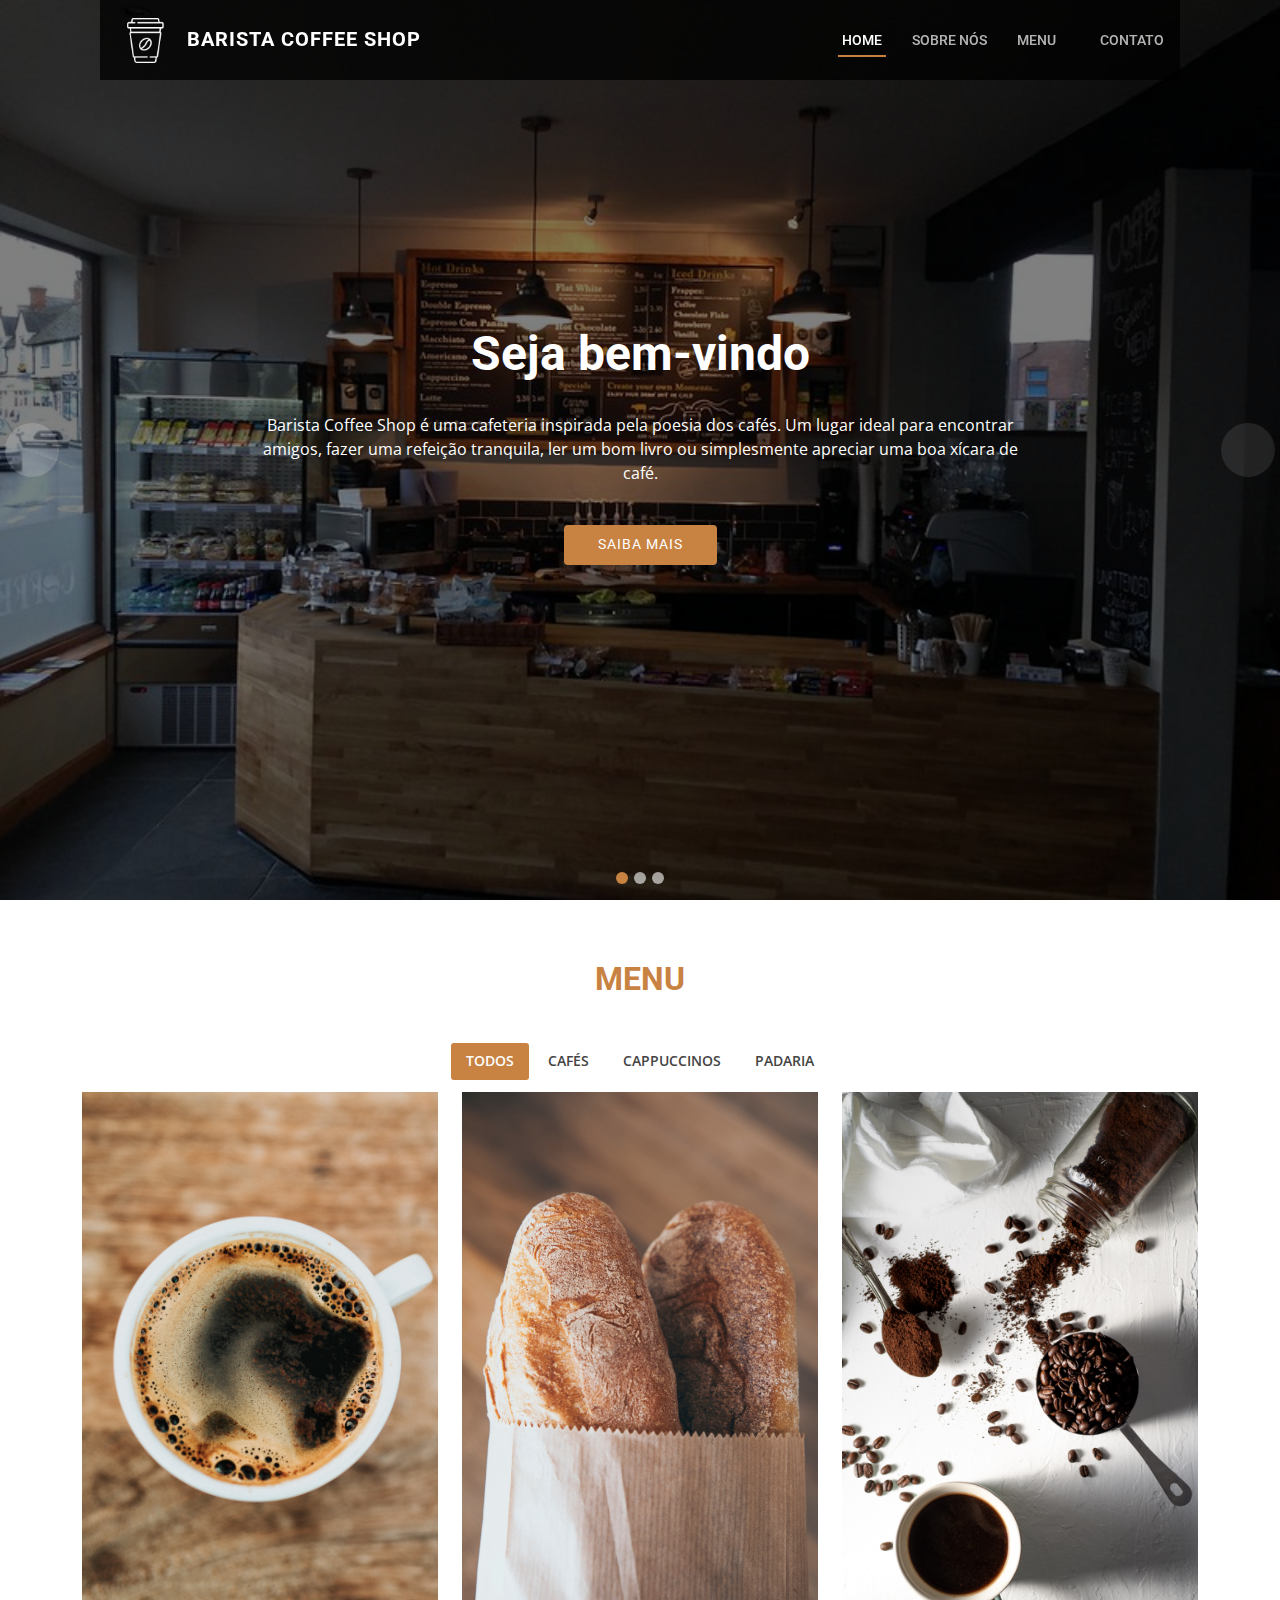
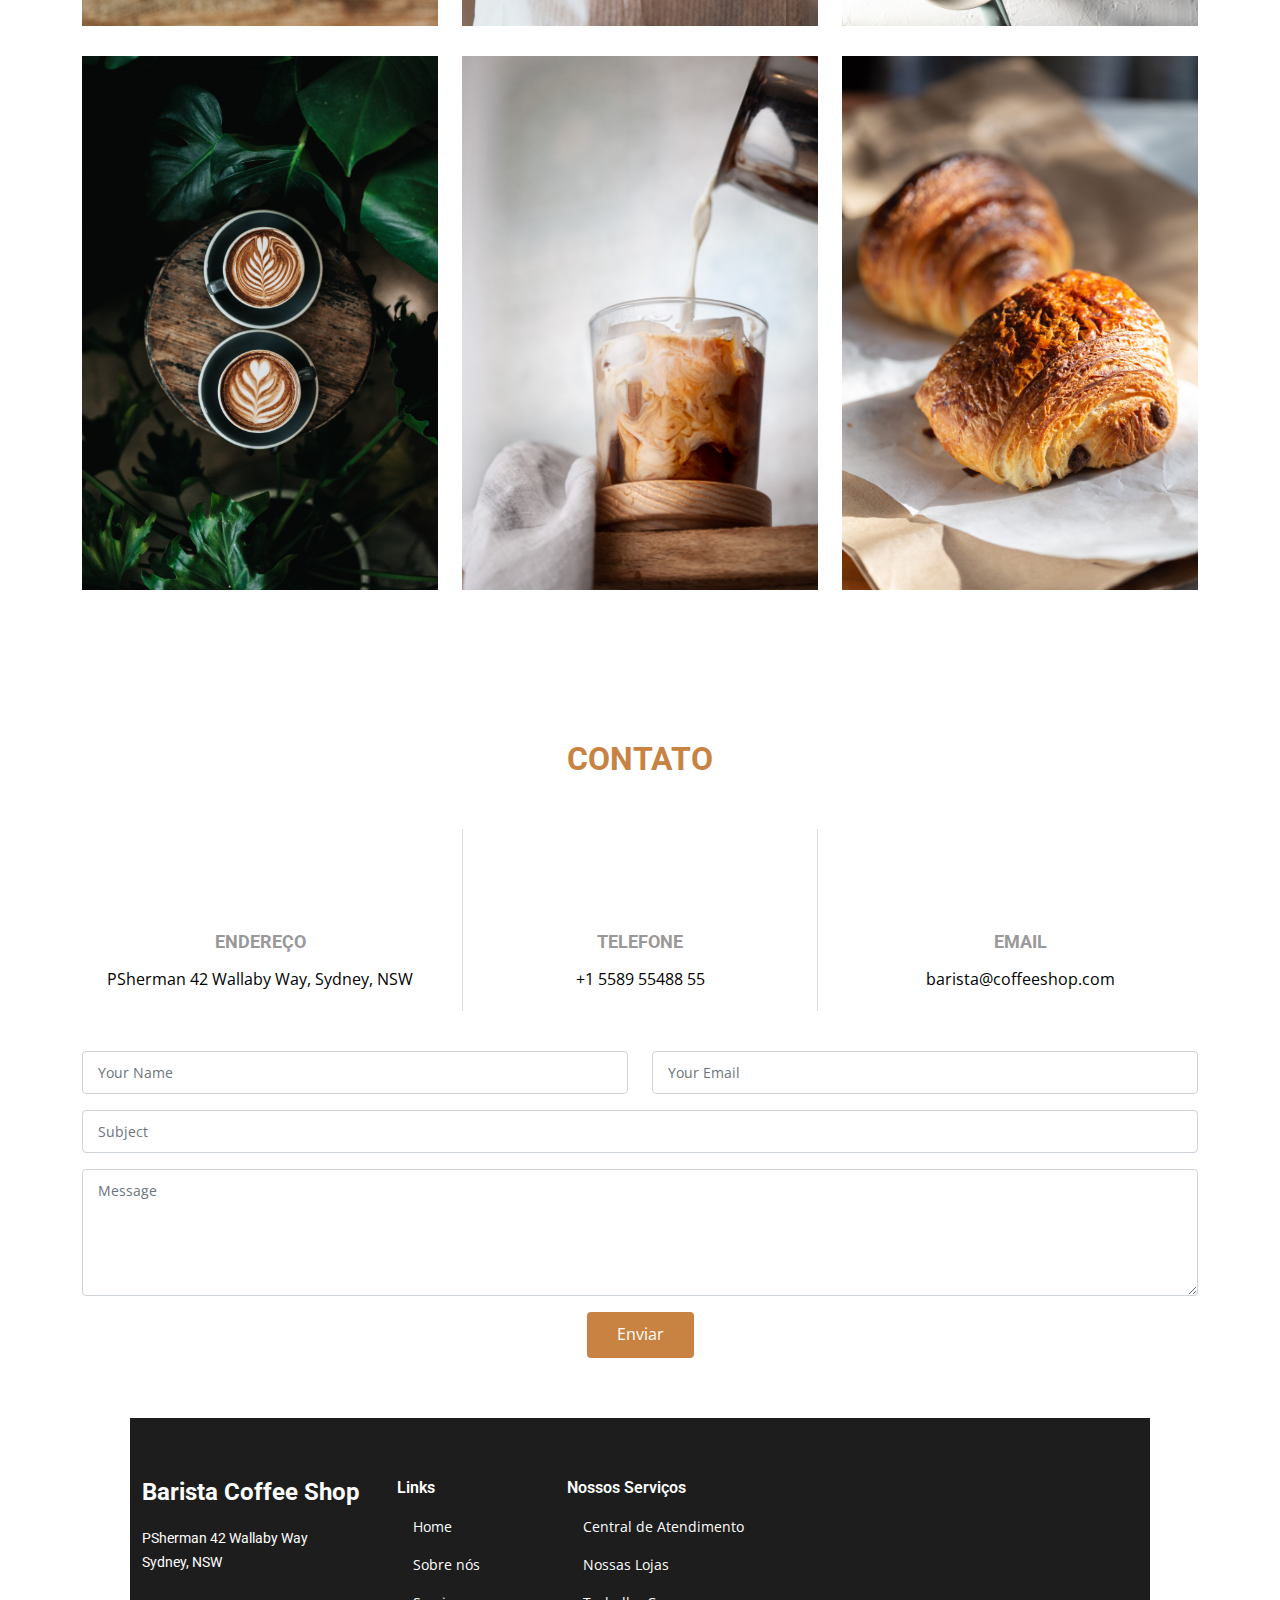
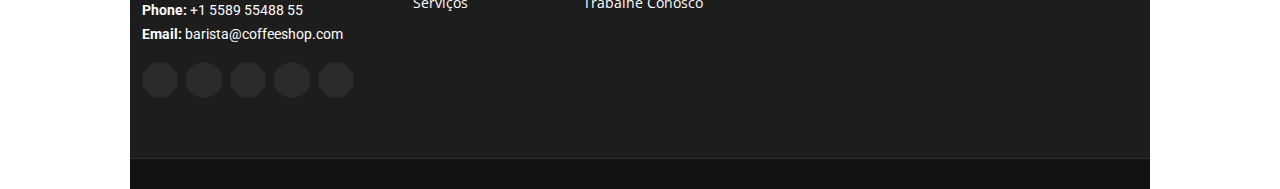
==== commit fb44bc24: "commit com alterações js e css" ====
--- a/index.html
+++ b/index.html
@@ -13,12 +13,12 @@
   <link href="https://fonts.googleapis.com/css?family=Open+Sans:300,300i,400,400i,600,600i,700,700i|Roboto:300,300i,400,400i,500,500i,600,600i,700,700i|Poppins:300,300i,400,400i,500,500i,600,600i,700,700i" rel="stylesheet">
 
   <!-- Vendor CSS Files -->
-  <link href="assets/vendor/animate.css/animate.min.css" rel="stylesheet">
-  <link href="assets/vendor/bootstrap/css/bootstrap.min.css" rel="stylesheet">
-  <link href="assets/vendor/bootstrap-icons/bootstrap-icons.css" rel="stylesheet">
-  <link href="assets/vendor/boxicons/css/boxicons.min.css" rel="stylesheet">
-  <link href="assets/vendor/glightbox/css/glightbox.min.css" rel="stylesheet">
-  <link href="assets/vendor/swiper/swiper-bundle.min.css" rel="stylesheet">
+  <link href="animate.min.css" rel="stylesheet">
+  <link href="bootstrap.min.css" rel="stylesheet">
+  <link href="bootstrap-icons.css" rel="stylesheet">
+  <link href="boxicons.min.css" rel="stylesheet">
+  <link href="glightbox.min.css" rel="stylesheet">
+  <link href="swiper-bundle.min.css" rel="stylesheet">
 
   <!-- Template Main CSS File -->
   <link href="style.css" rel="stylesheet">
@@ -336,12 +336,12 @@
   <a href="#" class="back-to-top d-flex align-items-center justify-content-center"><i class="bi bi-arrow-up-short"></i></a>
 
   <!-- Vendor JS Files -->
-  <script src="assets/vendor/purecounter/purecounter.js"></script>
-  <script src="assets/vendor/bootstrap/js/bootstrap.bundle.min.js"></script>
-  <script src="assets/vendor/glightbox/js/glightbox.min.js"></script>
-  <script src="assets/vendor/isotope-layout/isotope.pkgd.min.js"></script>
-  <script src="assets/vendor/swiper/swiper-bundle.min.js"></script>
-  <script src="assets/vendor/php-email-form/validate.js"></script>
+  <script src="purecounter.js"></script>
+  <script src="bootstrap.bundle.min.js"></script>
+  <script src="glightbox.min.js"></script>
+  <script src="isotope.pkgd.min.js"></script>
+  <script src="aswiper-bundle.min.js"></script>
+  <script src="validate.js"></script>
 
   <!-- Template Main JS File -->
   <script src="main.js"></script>
